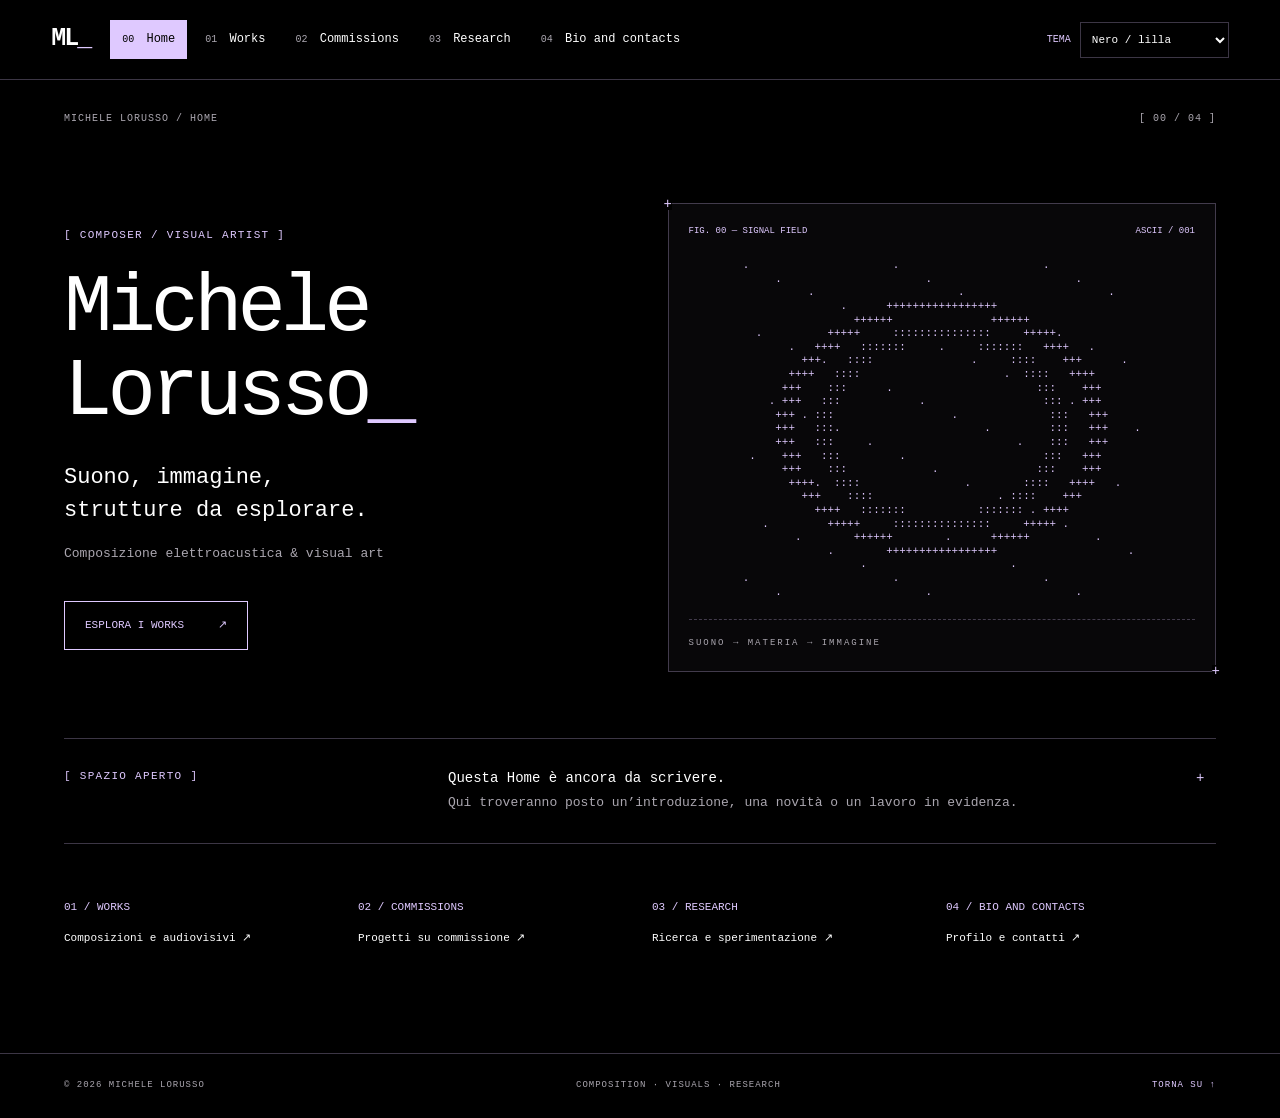
==== index.html @ 8cc6d097 "." ====
<!doctype html>
<html lang="it"><head><meta charset="utf-8"><meta name="viewport" content="width=device-width, initial-scale=1"><meta name="description" content="Michele Lorusso — composizione elettroacustica, visual e ricerca."><title>Home — Michele Lorusso</title><script src="theme.js"></script><link rel="stylesheet" href="style.css"><script src="script.js" defer></script></head>
<body><a class="skip-link" href="#main">Salta al contenuto</a><header class="topbar"><a class="brand" href="index.html" aria-label="Michele Lorusso, Home">ML<span>_</span></a><nav aria-label="Navigazione principale"><a href="index.html" aria-current="page"><span>00</span> Home</a><a href="works.html"><span>01</span> Works</a><a href="commissions.html"><span>02</span> Commissions</a><a href="research.html"><span>03</span> Research</a><a href="bio.html"><span>04</span> Bio and contacts</a></nav><label class="theme-picker" for="theme-select"><span>TEMA</span><select id="theme-select" aria-label="Tema del sito"><option value="dark">Nero / lilla</option><option value="light">Bianco / lilla</option><option value="nes">Super Mario / NES</option></select></label></header>
<main id="main"><div class="page-marker"><span>MICHELE LORUSSO / HOME</span><span>[ 00 / 04 ]</span></div><section class="hero"><div><p class="eyebrow">[ COMPOSER / VISUAL ARTIST ]</p><h1>Michele<br>Lorusso<span class="accent">_</span></h1><p class="intro">Suono, immagine,<br>strutture da esplorare.</p><p class="muted">Composizione elettroacustica &amp; visual art</p><a class="button" href="works.html">ESPLORA I WORKS <span>↗</span></a></div><figure class="signal"><div class="signal-label"><span>FIG. 00 — SIGNAL FIELD</span><span>ASCII / 001</span></div><pre aria-hidden="true">.                      .                      .&#32;&#32;&#32;&#32;&#32;&#32;&#32;&#32;&#32;&#32;&#32;&#32;&#32;&#32;
     .                      .                      .&#32;&#32;&#32;&#32;&#32;&#32;&#32;&#32;&#32;
          .                      .                      .&#32;&#32;&#32;&#32;
               .      +++++++++++++++++&#32;&#32;&#32;&#32;&#32;&#32;&#32;&#32;&#32;&#32;&#32;&#32;&#32;&#32;&#32;&#32;&#32;&#32;&#32;&#32;&#32;&#32;
                 ++++++               ++++++&#32;&#32;&#32;&#32;&#32;&#32;&#32;&#32;&#32;&#32;&#32;&#32;&#32;&#32;&#32;&#32;&#32;
  .          +++++     :::::::::::::::     +++++.&#32;&#32;&#32;&#32;&#32;&#32;&#32;&#32;&#32;&#32;&#32;&#32;
       .   ++++   :::::::     .     :::::::   ++++   .&#32;&#32;&#32;&#32;&#32;&#32;&#32;
         +++.   ::::               .     ::::    +++      .&#32;&#32;
       ++++   ::::                      .  ::::   ++++&#32;&#32;&#32;&#32;&#32;&#32;&#32;
      +++    :::      .                      :::    +++&#32;&#32;&#32;&#32;&#32;&#32;
    . +++   :::            .                  ::: . +++&#32;&#32;&#32;&#32;&#32;&#32;
     +++ . :::                  .              :::   +++&#32;&#32;&#32;&#32;&#32;
     +++   :::.                      .         :::   +++    .
     +++   :::     .                      .    :::   +++&#32;&#32;&#32;&#32;&#32;
 .    +++   :::         .                     :::   +++&#32;&#32;&#32;&#32;&#32;&#32;
      +++    :::             .               :::    +++&#32;&#32;&#32;&#32;&#32;&#32;
       ++++.  ::::                .        ::::   ++++   .&#32;&#32;&#32;
         +++    ::::                   . ::::    +++&#32;&#32;&#32;&#32;&#32;&#32;&#32;&#32;&#32;
           ++++   :::::::           ::::::: . ++++&#32;&#32;&#32;&#32;&#32;&#32;&#32;&#32;&#32;&#32;&#32;
   .         +++++     :::::::::::::::     +++++ .&#32;&#32;&#32;&#32;&#32;&#32;&#32;&#32;&#32;&#32;&#32;
        .        ++++++        .      ++++++          .&#32;&#32;&#32;&#32;&#32;&#32;
             .        +++++++++++++++++                    .&#32;
                  .                      .&#32;&#32;&#32;&#32;&#32;&#32;&#32;&#32;&#32;&#32;&#32;&#32;&#32;&#32;&#32;&#32;&#32;&#32;&#32;
.                      .                      .&#32;&#32;&#32;&#32;&#32;&#32;&#32;&#32;&#32;&#32;&#32;&#32;&#32;&#32;
     .                      .                      .         </pre><figcaption>SUONO → MATERIA → IMMAGINE</figcaption></figure></section><section class="home-note"><span class="eyebrow">[ SPAZIO APERTO ]</span><p>Questa Home è ancora da scrivere.<br><span class="muted">Qui troveranno posto un’introduzione, una novità o un lavoro in evidenza.</span></p><span class="accent">+</span></section><div class="directory"><a href="works.html"><span>01 / WORKS</span>Composizioni e audiovisivi ↗</a><a href="commissions.html"><span>02 / COMMISSIONS</span>Progetti su commissione ↗</a><a href="research.html"><span>03 / RESEARCH</span>Ricerca e sperimentazione ↗</a><a href="bio.html"><span>04 / BIO AND CONTACTS</span>Profilo e contatti ↗</a></div></main>
<footer><span>© 2026 MICHELE LORUSSO</span><span>COMPOSITION · VISUALS · RESEARCH</span><a href="#main">TORNA SU ↑</a></footer></body></html>
---- style.css ----
:root{color-scheme:dark;--bg:#000;--on-accent:#000;--text:#fff;--muted:#aaa6af;--lilac:#dfc9ff;--line:#dfc9ff45;--panel:#dfc9ff09}*{box-sizing:border-box}html{scroll-behavior:smooth;scroll-padding-top:110px}body{margin:0;background:var(--bg);color:var(--text);font:14px/1.7 'Courier New',monospace}a{color:inherit;text-decoration:none}button{font:inherit}a,button{transition:background .18s,color .18s,border-color .18s}a:hover{color:var(--lilac)}:focus-visible{outline:2px solid var(--lilac);outline-offset:5px}::selection{background:var(--lilac);color:var(--on-accent)}.topbar{position:sticky;top:0;z-index:10;min-height:80px;padding:0 4%;display:flex;align-items:center;gap:38px;background:var(--bg);border-bottom:1px solid var(--line)}.brand{font-size:25px;font-weight:bold;letter-spacing:-2px}.brand span,.accent{color:var(--lilac)}nav{display:flex;gap:6px;align-items:center}nav a{padding:9px 12px;font-size:12px;white-space:nowrap}nav a span{font-size:10px;color:var(--muted);margin-right:5px}nav a:hover,nav a[aria-current=page]{background:var(--lilac);color:var(--on-accent)}nav a:hover span,nav a[aria-current=page] span{color:var(--on-accent)}.header-note{font-size:10px;color:var(--muted);margin-left:auto;letter-spacing:1px}main{max-width:1320px;margin:auto;padding:30px 5% 90px;min-height:calc(100vh - 165px)}.page-marker{display:flex;justify-content:space-between;font-size:10px;color:var(--muted);letter-spacing:1px}.hero{display:grid;grid-template-columns:1fr 1fr;align-items:center;gap:55px;padding:76px 0 66px}.eyebrow{color:var(--lilac);font-size:11px;letter-spacing:1.3px;margin:0 0 22px}h1{font-size:clamp(44px,6.3vw,88px);line-height:1.05;letter-spacing:-5px;margin:0 0 25px;font-weight:400}h2{font-size:21px;line-height:1.3;font-weight:400;margin:0 0 12px}h3{font-size:16px;font-weight:400}p{margin:0 0 16px}.intro{font-size:clamp(17px,2vw,22px);line-height:1.5}.muted{color:var(--muted);font-size:13px}.button{display:inline-flex;gap:34px;align-items:center;border:1px solid var(--lilac);padding:14px 20px;font-size:11px;color:var(--lilac);margin-top:20px}.button:hover{background:var(--lilac);color:var(--on-accent)}.signal{margin:0;border:1px solid var(--line);background:var(--panel);padding:20px;position:relative}.signal:before,.signal:after{content:'+';position:absolute;color:var(--lilac);background:var(--bg);line-height:12px}.signal:before{left:-5px;top:-6px}.signal:after{bottom:-6px;right:-5px}.signal-label{display:flex;justify-content:space-between;gap:10px;font-size:9px;color:var(--lilac)}.signal pre{font:clamp(6px,.85vw,12px)/1.25 monospace;text-align:center;color:var(--lilac);padding:20px 0;margin:0;overflow:hidden}.signal figcaption{font-size:9px;letter-spacing:2px;color:var(--muted);border-top:1px dashed var(--line);padding-top:16px}.home-note{border-top:1px solid var(--line);border-bottom:1px solid var(--line);padding:28px 0;display:grid;grid-template-columns:1fr 2fr 20px;gap:20px;align-items:start}.home-note p,.home-note .eyebrow{margin:0}.directory{display:grid;grid-template-columns:repeat(4,1fr);margin-top:38px;gap:24px}.directory a{font-size:11px;padding:16px 0}.directory span{display:block;color:var(--lilac);margin-bottom:12px}.page-heading{padding:65px 0 38px}.page-heading h1{font-size:clamp(38px,5.5vw,70px);letter-spacing:-3px}.page-heading .intro{color:var(--muted);font-size:17px;max-width:650px}.filters{display:flex;gap:10px;margin:0 0 30px;flex-wrap:wrap}.filters button{cursor:pointer;color:var(--text);background:var(--bg);border:1px solid var(--line);padding:10px 18px;font-size:12px}.filters span{margin-left:12px;opacity:.6}.filters button:hover,.filters button[aria-pressed=true]{color:var(--on-accent);background:var(--lilac);border-color:var(--lilac)}.work-grid{display:grid;grid-template-columns:1fr 1fr;gap:28px}.work-card{border:1px solid var(--line);min-width:0}.work-card:hover{border-color:var(--lilac)}.media-placeholder{min-height:245px;background:var(--panel);display:flex;align-items:center;justify-content:center;flex-direction:column;gap:18px;border-bottom:1px solid var(--line);padding:24px;color:var(--lilac);text-align:center;font-size:11px}.media-art{font-size:clamp(15px,2.2vw,29px);letter-spacing:2px}.media-placeholder small{color:var(--muted);max-width:280px}.card-content{padding:26px}.card-content .eyebrow{margin-bottom:14px}.card-content p{font-size:12px}.card-content p:last-child{margin-bottom:0}.media-placeholder.has-embed{padding:0;min-height:0}.media-placeholder iframe{width:100%;border:0;display:block;aspect-ratio:16/9}.media-placeholder iframe.soundcloud{height:245px;aspect-ratio:auto}.commission{display:grid;grid-template-columns:60px 1fr 1fr;gap:28px;padding:38px 0;border-top:1px solid var(--line)}.index{color:var(--lilac)}.commission p{font-size:13px;color:var(--muted)}.commission-example{background:var(--panel);padding:22px;border:1px dashed var(--line)}.commission-example p{margin-bottom:0}.commission-example .eyebrow{font-size:10px;margin-bottom:10px}.research-row{display:grid;grid-template-columns:170px 1fr 160px;gap:25px;align-items:center;border-top:1px solid var(--line);padding:30px 0}.research-row p{margin-bottom:0}.status{font-size:10px;color:var(--lilac);letter-spacing:1px}.section-note{border:1px dashed var(--line);padding:22px;color:var(--muted);font-size:12px;margin-top:30px}.bio-grid{display:grid;grid-template-columns:1fr 1fr;gap:70px}.bio-copy{padding-top:25px}.bio-copy p{max-width:510px}.contact-box{border:1px solid var(--line);padding:32px;background:var(--panel)}.contact-box>p{font-size:13px}.contact-box dl{margin-bottom:0}.contact-box dl div{display:flex;justify-content:space-between;gap:20px;border-top:1px solid var(--line);padding:16px 0;font-size:12px}.contact-box dd{margin:0;color:var(--muted)}footer{border-top:1px solid var(--line);padding:24px 5%;display:flex;justify-content:space-between;gap:20px;font-size:9px;letter-spacing:1px;color:var(--muted)}footer a{color:var(--lilac)}.skip-link{position:fixed;top:-100px;left:15px;z-index:20;background:var(--lilac);color:var(--on-accent);padding:12px}.skip-link:focus{top:12px}[hidden]{display:none!important}@media(min-width:1500px){.signal pre{font-size:12px}}@media(max-width:1100px){.header-note{display:none}.topbar{gap:24px;justify-content:space-between}.directory{grid-template-columns:1fr 1fr}.hero{gap:25px}.research-row{grid-template-columns:130px 1fr}.research-row .status{grid-column:2}}@media(max-width:700px){html{scroll-padding-top:140px}.topbar{padding:12px 5%;display:block}.brand{display:inline-block;font-size:20px;margin-bottom:8px}nav{flex-wrap:wrap;gap:4px}nav a{font-size:10px;padding:5px 7px}nav a span{display:none}main{padding-top:24px;padding-bottom:55px}.page-marker{font-size:8px}.hero{grid-template-columns:1fr;padding:45px 0;gap:36px}h1{letter-spacing:-3px}.signal pre{font-size:clamp(6px,1.7vw,11px)}.home-note{grid-template-columns:1fr 20px}.home-note p{grid-row:2}.home-note>.accent{grid-column:2;grid-row:1}.directory{gap:12px}.directory a{font-size:10px}.page-heading{padding-top:45px}.work-grid,.bio-grid{grid-template-columns:1fr}.bio-grid{gap:28px}.commission{grid-template-columns:30px 1fr;gap:15px}.commission-example{grid-column:2}.research-row{grid-template-columns:1fr;gap:14px}.research-row .status{grid-column:1}.contact-box{padding:22px}footer{flex-wrap:wrap}footer span:nth-child(2){display:none}}@media(prefers-reduced-motion:reduce){html{scroll-behavior:auto}*{transition:none!important}}

/* Temi: il nero/lilla resta il valore predefinito, anche senza JavaScript. */
:root[data-theme="light"] {
  color-scheme: light;
  --bg: #fff;
  --text: #000;
  --muted: #625b69;
  --lilac: #8250af;
  --on-accent: #fff;
  --line: #8250af66;
  --panel: #8250af08;
}
.theme-picker { display:flex; align-items:center; gap:9px; margin-left:auto; color:var(--lilac); font-size:10px; white-space:nowrap; }
.theme-picker select { max-width:180px; min-height:36px; border:1px solid var(--line); border-radius:0; padding:7px; background:var(--bg); color:var(--text); font:11px 'Courier New',monospace; cursor:pointer; }
.theme-picker select:hover { border-color:var(--lilac); }
.theme-picker option { background:var(--bg); color:var(--text); }
.topbar { gap:20px; }

/* Cielo blu, monete dorate, mattoni e tubi: omaggio alla grafica NES. */
:root[data-theme="nes"] {
  color-scheme: dark;
  --bg: #294bb4;
  --text: #fff8e7;
  --muted: #e1eaff;
  --lilac: #ffdb70;
  --on-accent: #27170c;
  --line: #ffdb70;
  --panel: #173881;
}
[data-theme="nes"] body { background:linear-gradient(#5c94fc 0 310px, #294bb4 310px); }
[data-theme="nes"] .topbar { background:#172759; border-bottom:4px solid #ffdb70; box-shadow:0 4px 0 #10182d; }
[data-theme="nes"] h1 { font-weight:bold; text-shadow:4px 4px 0 #172759; }
[data-theme="nes"] h2 { font-weight:bold; }
[data-theme="nes"] .page-marker { color:#172759; font-weight:bold; }
[data-theme="nes"] .page-heading .eyebrow,
[data-theme="nes"] .hero>.eyebrow { color:#fff8e7; }
[data-theme="nes"] .page-heading .intro { color:#fff8e7; text-shadow:1px 1px #172759; }
[data-theme="nes"] .signal,
[data-theme="nes"] .work-card,
[data-theme="nes"] .contact-box,
[data-theme="nes"] .commission-example { border:4px solid #ffdb70; box-shadow:5px 5px 0 #172759; background:#173881; }
[data-theme="nes"] .signal:before,
[data-theme="nes"] .signal:after { content:'■'; background:transparent; }
[data-theme="nes"] .button { background:#16752b; color:#fff8e7; border:3px solid #a6e66c; box-shadow:4px 4px 0 #172759; font-weight:bold; }
[data-theme="nes"] .button:hover { background:#ffdb70; color:#27170c; border-color:#fff8e7; }
[data-theme="nes"] .filters button,
[data-theme="nes"] .theme-picker select { border-width:2px; box-shadow:3px 3px 0 #172759; }
[data-theme="nes"] nav a:hover,
[data-theme="nes"] nav a[aria-current="page"] { box-shadow:3px 3px 0 #a34c14; }
[data-theme="nes"] .home-note { background:#173881; padding:28px 20px; border-width:3px; }
[data-theme="nes"] footer { border-top:4px solid #ffdb70; color:#fff8e7; background-color:#87360e; background-image:linear-gradient(335deg,#602709 5px,transparent 5px),linear-gradient(155deg,#602709 5px,transparent 5px),linear-gradient(335deg,#602709 5px,transparent 5px),linear-gradient(155deg,#602709 5px,transparent 5px); background-size:40px 40px; background-position:0 2px,4px 25px,20px 22px,24px 5px; }
[data-theme="nes"] footer span,
[data-theme="nes"] footer a { background:#602709; padding:3px 6px; }
@media (max-width:1100px) and (min-width:701px) {
  .topbar { flex-wrap:wrap; gap:8px 16px; padding-top:12px; padding-bottom:12px; }
  .topbar nav { order:3; flex-basis:100%; }
}
@media (max-width:700px) {
  .topbar { display:flex; flex-wrap:wrap; gap:8px; }
  .brand { margin:0; }
  .topbar nav { order:3; flex-basis:100%; }
  .theme-picker { gap:6px; }
  .theme-picker select { max-width:170px; }
}
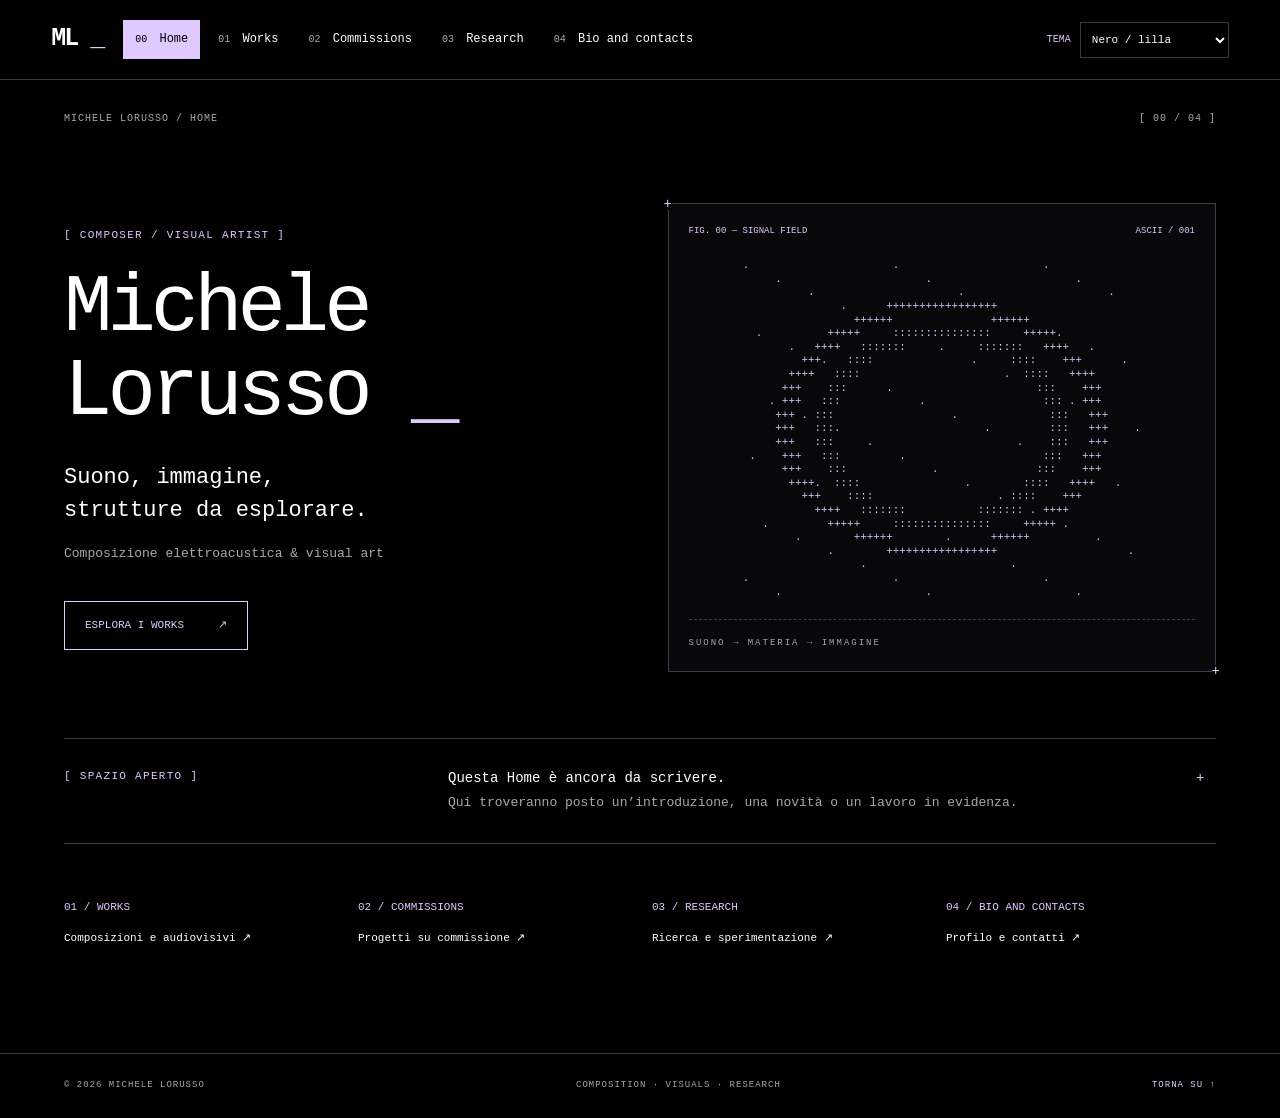
==== commit 92510d5e: "." ====
--- a/index.html
+++ b/index.html
@@ -1,7 +1,94 @@
 <!doctype html>
-<html lang="it"><head><meta charset="utf-8"><meta name="viewport" content="width=device-width, initial-scale=1"><meta name="description" content="Michele Lorusso — composizione elettroacustica, visual e ricerca."><title>Home — Michele Lorusso</title><script src="theme.js"></script><link rel="stylesheet" href="style.css"><script src="script.js" defer></script></head>
-<body><a class="skip-link" href="#main">Salta al contenuto</a><header class="topbar"><a class="brand" href="index.html" aria-label="Michele Lorusso, Home">ML<span>_</span></a><nav aria-label="Navigazione principale"><a href="index.html" aria-current="page"><span>00</span> Home</a><a href="works.html"><span>01</span> Works</a><a href="commissions.html"><span>02</span> Commissions</a><a href="research.html"><span>03</span> Research</a><a href="bio.html"><span>04</span> Bio and contacts</a></nav><label class="theme-picker" for="theme-select"><span>TEMA</span><select id="theme-select" aria-label="Tema del sito"><option value="dark">Nero / lilla</option><option value="light">Bianco / lilla</option><option value="nes">Super Mario / NES</option></select></label></header>
-<main id="main"><div class="page-marker"><span>MICHELE LORUSSO / HOME</span><span>[ 00 / 04 ]</span></div><section class="hero"><div><p class="eyebrow">[ COMPOSER / VISUAL ARTIST ]</p><h1>Michele<br>Lorusso<span class="accent">_</span></h1><p class="intro">Suono, immagine,<br>strutture da esplorare.</p><p class="muted">Composizione elettroacustica &amp; visual art</p><a class="button" href="works.html">ESPLORA I WORKS <span>↗</span></a></div><figure class="signal"><div class="signal-label"><span>FIG. 00 — SIGNAL FIELD</span><span>ASCII / 001</span></div><pre aria-hidden="true">.                      .                      .&#32;&#32;&#32;&#32;&#32;&#32;&#32;&#32;&#32;&#32;&#32;&#32;&#32;&#32;
+<html lang="it">
+  <head>
+    <meta charset="utf-8" />
+    <meta name="viewport" content="width=device-width, initial-scale=1" />
+    <meta
+      name="description"
+      content="Michele Lorusso — composizione elettroacustica, visual e ricerca."
+    />
+    <title>Home — Michele Lorusso</title>
+    <script src="theme.js"></script>
+    <link rel="stylesheet" href="style.css" />
+    <script src="script.js" defer></script>
+  </head>
+  <body>
+    <a class="skip-link" href="#main">Salta al contenuto</a>
+    <!-- BARRA SUPERIORE — navigazione e selettore del tema (comune a tutte le pagine) -->
+    <header class="topbar">
+      <a class="brand" href="index.html" aria-label="Michele Lorusso, Home">
+        ML
+        <span>_</span>
+      </a>
+      <!-- Navigazione: aggiornare gli stessi link in tutte le pagine. -->
+      <nav aria-label="Navigazione principale">
+        <a href="index.html" aria-current="page">
+          <span>00</span>
+          Home
+        </a>
+        <a href="works.html">
+          <span>01</span>
+          Works
+        </a>
+        <a href="commissions.html">
+          <span>02</span>
+          Commissions
+        </a>
+        <a href="research.html">
+          <span>03</span>
+          Research
+        </a>
+        <a href="bio.html">
+          <span>04</span>
+          Bio and contacts
+        </a>
+      </nav>
+      <!-- Selettore tema: i valori corrispondono a theme.js e script.js. -->
+      <label class="theme-picker" for="theme-select">
+        <span>TEMA</span>
+        <select id="theme-select" aria-label="Tema del sito">
+          <option value="dark">Nero / lilla</option>
+          <option value="light">Bianco / lilla</option>
+          <option value="nes">Super Mario / NES</option>
+        </select>
+      </label>
+    </header>
+
+    <!-- CONTENUTO DELLA PAGINA — modifica qui testi e progetti -->
+    <main id="main">
+      <div class="page-marker">
+        <span>MICHELE LORUSSO / HOME</span>
+        <span>[ 00 / 04 ]</span>
+      </div>
+      <!-- HOME — introduzione e grafica ASCII -->
+      <section class="hero">
+        <div>
+          <p class="eyebrow">[ COMPOSER / VISUAL ARTIST ]</p>
+          <h1>
+            Michele
+            <br />
+            Lorusso
+            <span class="accent">_</span>
+          </h1>
+          <p class="intro">
+            Suono, immagine,
+            <br />
+            strutture da esplorare.
+          </p>
+          <p class="muted">Composizione elettroacustica &amp; visual art</p>
+          <a class="button" href="works.html">
+            ESPLORA I WORKS
+            <span>↗</span>
+          </a>
+        </div>
+        <!-- Grafica ASCII: conservare gli spazi e gli a capo dentro pre. -->
+        <figure class="signal">
+          <div class="signal-label">
+            <span>FIG. 00 — SIGNAL FIELD</span>
+            <span>ASCII / 001</span>
+          </div>
+          <!-- prettier-ignore -->
+          <pre aria-hidden="true">.                      .                      .&#32;&#32;&#32;&#32;&#32;&#32;&#32;&#32;&#32;&#32;&#32;&#32;&#32;&#32;
      .                      .                      .&#32;&#32;&#32;&#32;&#32;&#32;&#32;&#32;&#32;
           .                      .                      .&#32;&#32;&#32;&#32;
                .      +++++++++++++++++&#32;&#32;&#32;&#32;&#32;&#32;&#32;&#32;&#32;&#32;&#32;&#32;&#32;&#32;&#32;&#32;&#32;&#32;&#32;&#32;&#32;&#32;
@@ -25,5 +112,48 @@
              .        +++++++++++++++++                    .&#32;
                   .                      .&#32;&#32;&#32;&#32;&#32;&#32;&#32;&#32;&#32;&#32;&#32;&#32;&#32;&#32;&#32;&#32;&#32;&#32;&#32;
 .                      .                      .&#32;&#32;&#32;&#32;&#32;&#32;&#32;&#32;&#32;&#32;&#32;&#32;&#32;&#32;
-     .                      .                      .         </pre><figcaption>SUONO → MATERIA → IMMAGINE</figcaption></figure></section><section class="home-note"><span class="eyebrow">[ SPAZIO APERTO ]</span><p>Questa Home è ancora da scrivere.<br><span class="muted">Qui troveranno posto un’introduzione, una novità o un lavoro in evidenza.</span></p><span class="accent">+</span></section><div class="directory"><a href="works.html"><span>01 / WORKS</span>Composizioni e audiovisivi ↗</a><a href="commissions.html"><span>02 / COMMISSIONS</span>Progetti su commissione ↗</a><a href="research.html"><span>03 / RESEARCH</span>Ricerca e sperimentazione ↗</a><a href="bio.html"><span>04 / BIO AND CONTACTS</span>Profilo e contatti ↗</a></div></main>
-<footer><span>© 2026 MICHELE LORUSSO</span><span>COMPOSITION · VISUALS · RESEARCH</span><a href="#main">TORNA SU ↑</a></footer></body></html>
+     .                      .                      .         </pre>
+          <figcaption>SUONO → MATERIA → IMMAGINE</figcaption>
+        </figure>
+      </section>
+      <!-- Spazio per il futuro contenuto della Home -->
+      <section class="home-note">
+        <span class="eyebrow">[ SPAZIO APERTO ]</span>
+        <p>
+          Questa Home è ancora da scrivere.
+          <br />
+          <span class="muted">
+            Qui troveranno posto un’introduzione, una novità o un lavoro in evidenza.
+          </span>
+        </p>
+        <span class="accent">+</span>
+      </section>
+      <!-- Collegamenti alle sezioni del sito -->
+      <div class="directory">
+        <a href="works.html">
+          <span>01 / WORKS</span>
+          Composizioni e audiovisivi ↗
+        </a>
+        <a href="commissions.html">
+          <span>02 / COMMISSIONS</span>
+          Progetti su commissione ↗
+        </a>
+        <a href="research.html">
+          <span>03 / RESEARCH</span>
+          Ricerca e sperimentazione ↗
+        </a>
+        <a href="bio.html">
+          <span>04 / BIO AND CONTACTS</span>
+          Profilo e contatti ↗
+        </a>
+      </div>
+    </main>
+
+    <!-- PIÈ DI PAGINA -->
+    <footer>
+      <span>© 2026 MICHELE LORUSSO</span>
+      <span>COMPOSITION · VISUALS · RESEARCH</span>
+      <a href="#main">TORNA SU ↑</a>
+    </footer>
+  </body>
+</html>
--- a/style.css
+++ b/style.css
@@ -1,7 +1,643 @@
-:root{color-scheme:dark;--bg:#000;--on-accent:#000;--text:#fff;--muted:#aaa6af;--lilac:#dfc9ff;--line:#dfc9ff45;--panel:#dfc9ff09}*{box-sizing:border-box}html{scroll-behavior:smooth;scroll-padding-top:110px}body{margin:0;background:var(--bg);color:var(--text);font:14px/1.7 'Courier New',monospace}a{color:inherit;text-decoration:none}button{font:inherit}a,button{transition:background .18s,color .18s,border-color .18s}a:hover{color:var(--lilac)}:focus-visible{outline:2px solid var(--lilac);outline-offset:5px}::selection{background:var(--lilac);color:var(--on-accent)}.topbar{position:sticky;top:0;z-index:10;min-height:80px;padding:0 4%;display:flex;align-items:center;gap:38px;background:var(--bg);border-bottom:1px solid var(--line)}.brand{font-size:25px;font-weight:bold;letter-spacing:-2px}.brand span,.accent{color:var(--lilac)}nav{display:flex;gap:6px;align-items:center}nav a{padding:9px 12px;font-size:12px;white-space:nowrap}nav a span{font-size:10px;color:var(--muted);margin-right:5px}nav a:hover,nav a[aria-current=page]{background:var(--lilac);color:var(--on-accent)}nav a:hover span,nav a[aria-current=page] span{color:var(--on-accent)}.header-note{font-size:10px;color:var(--muted);margin-left:auto;letter-spacing:1px}main{max-width:1320px;margin:auto;padding:30px 5% 90px;min-height:calc(100vh - 165px)}.page-marker{display:flex;justify-content:space-between;font-size:10px;color:var(--muted);letter-spacing:1px}.hero{display:grid;grid-template-columns:1fr 1fr;align-items:center;gap:55px;padding:76px 0 66px}.eyebrow{color:var(--lilac);font-size:11px;letter-spacing:1.3px;margin:0 0 22px}h1{font-size:clamp(44px,6.3vw,88px);line-height:1.05;letter-spacing:-5px;margin:0 0 25px;font-weight:400}h2{font-size:21px;line-height:1.3;font-weight:400;margin:0 0 12px}h3{font-size:16px;font-weight:400}p{margin:0 0 16px}.intro{font-size:clamp(17px,2vw,22px);line-height:1.5}.muted{color:var(--muted);font-size:13px}.button{display:inline-flex;gap:34px;align-items:center;border:1px solid var(--lilac);padding:14px 20px;font-size:11px;color:var(--lilac);margin-top:20px}.button:hover{background:var(--lilac);color:var(--on-accent)}.signal{margin:0;border:1px solid var(--line);background:var(--panel);padding:20px;position:relative}.signal:before,.signal:after{content:'+';position:absolute;color:var(--lilac);background:var(--bg);line-height:12px}.signal:before{left:-5px;top:-6px}.signal:after{bottom:-6px;right:-5px}.signal-label{display:flex;justify-content:space-between;gap:10px;font-size:9px;color:var(--lilac)}.signal pre{font:clamp(6px,.85vw,12px)/1.25 monospace;text-align:center;color:var(--lilac);padding:20px 0;margin:0;overflow:hidden}.signal figcaption{font-size:9px;letter-spacing:2px;color:var(--muted);border-top:1px dashed var(--line);padding-top:16px}.home-note{border-top:1px solid var(--line);border-bottom:1px solid var(--line);padding:28px 0;display:grid;grid-template-columns:1fr 2fr 20px;gap:20px;align-items:start}.home-note p,.home-note .eyebrow{margin:0}.directory{display:grid;grid-template-columns:repeat(4,1fr);margin-top:38px;gap:24px}.directory a{font-size:11px;padding:16px 0}.directory span{display:block;color:var(--lilac);margin-bottom:12px}.page-heading{padding:65px 0 38px}.page-heading h1{font-size:clamp(38px,5.5vw,70px);letter-spacing:-3px}.page-heading .intro{color:var(--muted);font-size:17px;max-width:650px}.filters{display:flex;gap:10px;margin:0 0 30px;flex-wrap:wrap}.filters button{cursor:pointer;color:var(--text);background:var(--bg);border:1px solid var(--line);padding:10px 18px;font-size:12px}.filters span{margin-left:12px;opacity:.6}.filters button:hover,.filters button[aria-pressed=true]{color:var(--on-accent);background:var(--lilac);border-color:var(--lilac)}.work-grid{display:grid;grid-template-columns:1fr 1fr;gap:28px}.work-card{border:1px solid var(--line);min-width:0}.work-card:hover{border-color:var(--lilac)}.media-placeholder{min-height:245px;background:var(--panel);display:flex;align-items:center;justify-content:center;flex-direction:column;gap:18px;border-bottom:1px solid var(--line);padding:24px;color:var(--lilac);text-align:center;font-size:11px}.media-art{font-size:clamp(15px,2.2vw,29px);letter-spacing:2px}.media-placeholder small{color:var(--muted);max-width:280px}.card-content{padding:26px}.card-content .eyebrow{margin-bottom:14px}.card-content p{font-size:12px}.card-content p:last-child{margin-bottom:0}.media-placeholder.has-embed{padding:0;min-height:0}.media-placeholder iframe{width:100%;border:0;display:block;aspect-ratio:16/9}.media-placeholder iframe.soundcloud{height:245px;aspect-ratio:auto}.commission{display:grid;grid-template-columns:60px 1fr 1fr;gap:28px;padding:38px 0;border-top:1px solid var(--line)}.index{color:var(--lilac)}.commission p{font-size:13px;color:var(--muted)}.commission-example{background:var(--panel);padding:22px;border:1px dashed var(--line)}.commission-example p{margin-bottom:0}.commission-example .eyebrow{font-size:10px;margin-bottom:10px}.research-row{display:grid;grid-template-columns:170px 1fr 160px;gap:25px;align-items:center;border-top:1px solid var(--line);padding:30px 0}.research-row p{margin-bottom:0}.status{font-size:10px;color:var(--lilac);letter-spacing:1px}.section-note{border:1px dashed var(--line);padding:22px;color:var(--muted);font-size:12px;margin-top:30px}.bio-grid{display:grid;grid-template-columns:1fr 1fr;gap:70px}.bio-copy{padding-top:25px}.bio-copy p{max-width:510px}.contact-box{border:1px solid var(--line);padding:32px;background:var(--panel)}.contact-box>p{font-size:13px}.contact-box dl{margin-bottom:0}.contact-box dl div{display:flex;justify-content:space-between;gap:20px;border-top:1px solid var(--line);padding:16px 0;font-size:12px}.contact-box dd{margin:0;color:var(--muted)}footer{border-top:1px solid var(--line);padding:24px 5%;display:flex;justify-content:space-between;gap:20px;font-size:9px;letter-spacing:1px;color:var(--muted)}footer a{color:var(--lilac)}.skip-link{position:fixed;top:-100px;left:15px;z-index:20;background:var(--lilac);color:var(--on-accent);padding:12px}.skip-link:focus{top:12px}[hidden]{display:none!important}@media(min-width:1500px){.signal pre{font-size:12px}}@media(max-width:1100px){.header-note{display:none}.topbar{gap:24px;justify-content:space-between}.directory{grid-template-columns:1fr 1fr}.hero{gap:25px}.research-row{grid-template-columns:130px 1fr}.research-row .status{grid-column:2}}@media(max-width:700px){html{scroll-padding-top:140px}.topbar{padding:12px 5%;display:block}.brand{display:inline-block;font-size:20px;margin-bottom:8px}nav{flex-wrap:wrap;gap:4px}nav a{font-size:10px;padding:5px 7px}nav a span{display:none}main{padding-top:24px;padding-bottom:55px}.page-marker{font-size:8px}.hero{grid-template-columns:1fr;padding:45px 0;gap:36px}h1{letter-spacing:-3px}.signal pre{font-size:clamp(6px,1.7vw,11px)}.home-note{grid-template-columns:1fr 20px}.home-note p{grid-row:2}.home-note>.accent{grid-column:2;grid-row:1}.directory{gap:12px}.directory a{font-size:10px}.page-heading{padding-top:45px}.work-grid,.bio-grid{grid-template-columns:1fr}.bio-grid{gap:28px}.commission{grid-template-columns:30px 1fr;gap:15px}.commission-example{grid-column:2}.research-row{grid-template-columns:1fr;gap:14px}.research-row .status{grid-column:1}.contact-box{padding:22px}footer{flex-wrap:wrap}footer span:nth-child(2){display:none}}@media(prefers-reduced-motion:reduce){html{scroll-behavior:auto}*{transition:none!important}}
-
+/* ==========================================================================
+   01. COLORI PREDEFINITI — nero / lilla
+   ========================================================================== */
+:root {
+  color-scheme: dark;
+  --bg: #000;
+  --on-accent: #000;
+  --text: #fff;
+  --muted: #aaa6af;
+  --lilac: #dfc9ff;
+  --line: #dfc9ff45;
+  --panel: #dfc9ff09;
+}
+
+/* ==========================================================================
+   02. REGOLE GENERALI
+   ========================================================================== */
+* {
+  box-sizing: border-box;
+}
+html {
+  scroll-behavior: smooth;
+  scroll-padding-top: 110px;
+}
+body {
+  margin: 0;
+  background: var(--bg);
+  color: var(--text);
+  font:
+    14px/1.7 'Courier New',
+    monospace;
+}
+a {
+  color: inherit;
+  text-decoration: none;
+}
+button {
+  font: inherit;
+}
+a,
+button {
+  transition:
+    background 0.18s,
+    color 0.18s,
+    border-color 0.18s;
+}
+a:hover {
+  color: var(--lilac);
+}
+:focus-visible {
+  outline: 2px solid var(--lilac);
+  outline-offset: 5px;
+}
+::selection {
+  background: var(--lilac);
+  color: var(--on-accent);
+}
+
+/* ==========================================================================
+   03. BARRA SUPERIORE E NAVIGAZIONE
+   ========================================================================== */
+.topbar {
+  position: sticky;
+  top: 0;
+  z-index: 10;
+  min-height: 80px;
+  padding: 0 4%;
+  display: flex;
+  align-items: center;
+  gap: 38px;
+  background: var(--bg);
+  border-bottom: 1px solid var(--line);
+}
+.brand {
+  font-size: 25px;
+  font-weight: bold;
+  letter-spacing: -2px;
+}
+.brand span,
+.accent {
+  color: var(--lilac);
+}
+nav {
+  display: flex;
+  gap: 6px;
+  align-items: center;
+}
+nav a {
+  padding: 9px 12px;
+  font-size: 12px;
+  white-space: nowrap;
+}
+nav a span {
+  font-size: 10px;
+  color: var(--muted);
+  margin-right: 5px;
+}
+nav a:hover,
+nav a[aria-current='page'] {
+  background: var(--lilac);
+  color: var(--on-accent);
+}
+nav a:hover span,
+nav a[aria-current='page'] span {
+  color: var(--on-accent);
+}
+.header-note {
+  font-size: 10px;
+  color: var(--muted);
+  margin-left: auto;
+  letter-spacing: 1px;
+}
+
+/* ==========================================================================
+   04. STRUTTURA DELLA PAGINA
+   ========================================================================== */
+main {
+  max-width: 1320px;
+  margin: auto;
+  padding: 30px 5% 90px;
+  min-height: calc(100vh - 165px);
+}
+.page-marker {
+  display: flex;
+  justify-content: space-between;
+  font-size: 10px;
+  color: var(--muted);
+  letter-spacing: 1px;
+}
+
+/* ==========================================================================
+   05. HOME E TIPOGRAFIA
+   ========================================================================== */
+.hero {
+  display: grid;
+  grid-template-columns: 1fr 1fr;
+  align-items: center;
+  gap: 55px;
+  padding: 76px 0 66px;
+}
+.eyebrow {
+  color: var(--lilac);
+  font-size: 11px;
+  letter-spacing: 1.3px;
+  margin: 0 0 22px;
+}
+h1 {
+  font-size: clamp(44px, 6.3vw, 88px);
+  line-height: 1.05;
+  letter-spacing: -5px;
+  margin: 0 0 25px;
+  font-weight: 400;
+}
+h2 {
+  font-size: 21px;
+  line-height: 1.3;
+  font-weight: 400;
+  margin: 0 0 12px;
+}
+h3 {
+  font-size: 16px;
+  font-weight: 400;
+}
+p {
+  margin: 0 0 16px;
+}
+.intro {
+  font-size: clamp(17px, 2vw, 22px);
+  line-height: 1.5;
+}
+.muted {
+  color: var(--muted);
+  font-size: 13px;
+}
+
+/* ==========================================================================
+   06. PULSANTI E GRAFICA ASCII
+   ========================================================================== */
+.button {
+  display: inline-flex;
+  gap: 34px;
+  align-items: center;
+  border: 1px solid var(--lilac);
+  padding: 14px 20px;
+  font-size: 11px;
+  color: var(--lilac);
+  margin-top: 20px;
+}
+.button:hover {
+  background: var(--lilac);
+  color: var(--on-accent);
+}
+.signal {
+  margin: 0;
+  border: 1px solid var(--line);
+  background: var(--panel);
+  padding: 20px;
+  position: relative;
+}
+.signal:before,
+.signal:after {
+  content: '+';
+  position: absolute;
+  color: var(--lilac);
+  background: var(--bg);
+  line-height: 12px;
+}
+.signal:before {
+  left: -5px;
+  top: -6px;
+}
+.signal:after {
+  bottom: -6px;
+  right: -5px;
+}
+.signal-label {
+  display: flex;
+  justify-content: space-between;
+  gap: 10px;
+  font-size: 9px;
+  color: var(--lilac);
+}
+.signal pre {
+  font: clamp(6px, 0.85vw, 12px) / 1.25 monospace;
+  text-align: center;
+  color: var(--lilac);
+  padding: 20px 0;
+  margin: 0;
+  overflow: hidden;
+}
+.signal figcaption {
+  font-size: 9px;
+  letter-spacing: 2px;
+  color: var(--muted);
+  border-top: 1px dashed var(--line);
+  padding-top: 16px;
+}
+
+/* ==========================================================================
+   07. HOME — NOTA E COLLEGAMENTI
+   ========================================================================== */
+.home-note {
+  border-top: 1px solid var(--line);
+  border-bottom: 1px solid var(--line);
+  padding: 28px 0;
+  display: grid;
+  grid-template-columns: 1fr 2fr 20px;
+  gap: 20px;
+  align-items: start;
+}
+.home-note p,
+.home-note .eyebrow {
+  margin: 0;
+}
+.directory {
+  display: grid;
+  grid-template-columns: repeat(4, 1fr);
+  margin-top: 38px;
+  gap: 24px;
+}
+.directory a {
+  font-size: 11px;
+  padding: 16px 0;
+}
+.directory span {
+  display: block;
+  color: var(--lilac);
+  margin-bottom: 12px;
+}
+
+/* ==========================================================================
+   08. TITOLI DELLE PAGINE INTERNE
+   ========================================================================== */
+.page-heading {
+  padding: 65px 0 38px;
+}
+.page-heading h1 {
+  font-size: clamp(38px, 5.5vw, 70px);
+  letter-spacing: -3px;
+}
+.page-heading .intro {
+  color: var(--muted);
+  font-size: 17px;
+  max-width: 650px;
+}
+
+/* ==========================================================================
+   09. WORKS — FILTRI, SCHEDE E PLAYER
+   ========================================================================== */
+.filters {
+  display: flex;
+  gap: 10px;
+  margin: 0 0 30px;
+  flex-wrap: wrap;
+}
+.filters button {
+  cursor: pointer;
+  color: var(--text);
+  background: var(--bg);
+  border: 1px solid var(--line);
+  padding: 10px 18px;
+  font-size: 12px;
+}
+.filters span {
+  margin-left: 12px;
+  opacity: 0.6;
+}
+.filters button:hover,
+.filters button[aria-pressed='true'] {
+  color: var(--on-accent);
+  background: var(--lilac);
+  border-color: var(--lilac);
+}
+.work-grid {
+  display: grid;
+  grid-template-columns: 1fr 1fr;
+  gap: 28px;
+}
+.work-card {
+  border: 1px solid var(--line);
+  min-width: 0;
+}
+.work-card:hover {
+  border-color: var(--lilac);
+}
+.media-placeholder {
+  min-height: 245px;
+  background: var(--panel);
+  display: flex;
+  align-items: center;
+  justify-content: center;
+  flex-direction: column;
+  gap: 18px;
+  border-bottom: 1px solid var(--line);
+  padding: 24px;
+  color: var(--lilac);
+  text-align: center;
+  font-size: 11px;
+}
+.media-art {
+  font-size: clamp(15px, 2.2vw, 29px);
+  letter-spacing: 2px;
+}
+.media-placeholder small {
+  color: var(--muted);
+  max-width: 280px;
+}
+.card-content {
+  padding: 26px;
+}
+.card-content .eyebrow {
+  margin-bottom: 14px;
+}
+.card-content p {
+  font-size: 12px;
+}
+.card-content p:last-child {
+  margin-bottom: 0;
+}
+.media-placeholder.has-embed {
+  padding: 0;
+  min-height: 0;
+}
+.media-placeholder iframe {
+  width: 100%;
+  border: 0;
+  display: block;
+  aspect-ratio: 16/9;
+}
+.media-placeholder iframe.soundcloud {
+  height: 245px;
+  aspect-ratio: auto;
+}
+
+/* ==========================================================================
+   10. COMMISSIONS
+   ========================================================================== */
+.commission {
+  display: grid;
+  grid-template-columns: 60px 1fr 1fr;
+  gap: 28px;
+  padding: 38px 0;
+  border-top: 1px solid var(--line);
+}
+.index {
+  color: var(--lilac);
+}
+.commission p {
+  font-size: 13px;
+  color: var(--muted);
+}
+.commission-example {
+  background: var(--panel);
+  padding: 22px;
+  border: 1px dashed var(--line);
+}
+.commission-example p {
+  margin-bottom: 0;
+}
+.commission-example .eyebrow {
+  font-size: 10px;
+  margin-bottom: 10px;
+}
+
+/* ==========================================================================
+   11. RESEARCH
+   ========================================================================== */
+.research-row {
+  display: grid;
+  grid-template-columns: 170px 1fr 160px;
+  gap: 25px;
+  align-items: center;
+  border-top: 1px solid var(--line);
+  padding: 30px 0;
+}
+.research-row p {
+  margin-bottom: 0;
+}
+.status {
+  font-size: 10px;
+  color: var(--lilac);
+  letter-spacing: 1px;
+}
+.section-note {
+  border: 1px dashed var(--line);
+  padding: 22px;
+  color: var(--muted);
+  font-size: 12px;
+  margin-top: 30px;
+}
+
+/* ==========================================================================
+   12. BIO E CONTATTI
+   ========================================================================== */
+.bio-grid {
+  display: grid;
+  grid-template-columns: 1fr 1fr;
+  gap: 70px;
+}
+.bio-copy {
+  padding-top: 25px;
+}
+.bio-copy p {
+  max-width: 510px;
+}
+.contact-box {
+  border: 1px solid var(--line);
+  padding: 32px;
+  background: var(--panel);
+}
+.contact-box > p {
+  font-size: 13px;
+}
+.contact-box dl {
+  margin-bottom: 0;
+}
+.contact-box dl div {
+  display: flex;
+  justify-content: space-between;
+  gap: 20px;
+  border-top: 1px solid var(--line);
+  padding: 16px 0;
+  font-size: 12px;
+}
+.contact-box dd {
+  margin: 0;
+  color: var(--muted);
+}
+
+/* ==========================================================================
+   13. PIÈ DI PAGINA
+   ========================================================================== */
+footer {
+  border-top: 1px solid var(--line);
+  padding: 24px 5%;
+  display: flex;
+  justify-content: space-between;
+  gap: 20px;
+  font-size: 9px;
+  letter-spacing: 1px;
+  color: var(--muted);
+}
+footer a {
+  color: var(--lilac);
+}
+
+/* ==========================================================================
+   14. ACCESSIBILITÀ
+   ========================================================================== */
+.skip-link {
+  position: fixed;
+  top: -100px;
+  left: 15px;
+  z-index: 20;
+  background: var(--lilac);
+  color: var(--on-accent);
+  padding: 12px;
+}
+.skip-link:focus {
+  top: 12px;
+}
+[hidden] {
+  display: none !important;
+}
+
+/* ==========================================================================
+   15. LAYOUT RESPONSIVE E MOVIMENTO RIDOTTO
+   ========================================================================== */
+@media (min-width: 1500px) {
+  .signal pre {
+    font-size: 12px;
+  }
+}
+@media (max-width: 1100px) {
+  .header-note {
+    display: none;
+  }
+  .topbar {
+    gap: 24px;
+    justify-content: space-between;
+  }
+  .directory {
+    grid-template-columns: 1fr 1fr;
+  }
+  .hero {
+    gap: 25px;
+  }
+  .research-row {
+    grid-template-columns: 130px 1fr;
+  }
+  .research-row .status {
+    grid-column: 2;
+  }
+}
+@media (max-width: 700px) {
+  html {
+    scroll-padding-top: 140px;
+  }
+  .topbar {
+    padding: 12px 5%;
+    display: block;
+  }
+  .brand {
+    display: inline-block;
+    font-size: 20px;
+    margin-bottom: 8px;
+  }
+  nav {
+    flex-wrap: wrap;
+    gap: 4px;
+  }
+  nav a {
+    font-size: 10px;
+    padding: 5px 7px;
+  }
+  nav a span {
+    display: none;
+  }
+  main {
+    padding-top: 24px;
+    padding-bottom: 55px;
+  }
+  .page-marker {
+    font-size: 8px;
+  }
+  .hero {
+    grid-template-columns: 1fr;
+    padding: 45px 0;
+    gap: 36px;
+  }
+  h1 {
+    letter-spacing: -3px;
+  }
+  .signal pre {
+    font-size: clamp(6px, 1.7vw, 11px);
+  }
+  .home-note {
+    grid-template-columns: 1fr 20px;
+  }
+  .home-note p {
+    grid-row: 2;
+  }
+  .home-note > .accent {
+    grid-column: 2;
+    grid-row: 1;
+  }
+  .directory {
+    gap: 12px;
+  }
+  .directory a {
+    font-size: 10px;
+  }
+  .page-heading {
+    padding-top: 45px;
+  }
+  .work-grid,
+  .bio-grid {
+    grid-template-columns: 1fr;
+  }
+  .bio-grid {
+    gap: 28px;
+  }
+  .commission {
+    grid-template-columns: 30px 1fr;
+    gap: 15px;
+  }
+  .commission-example {
+    grid-column: 2;
+  }
+  .research-row {
+    grid-template-columns: 1fr;
+    gap: 14px;
+  }
+  .research-row .status {
+    grid-column: 1;
+  }
+  .contact-box {
+    padding: 22px;
+  }
+  footer {
+    flex-wrap: wrap;
+  }
+  footer span:nth-child(2) {
+    display: none;
+  }
+}
+@media (prefers-reduced-motion: reduce) {
+  html {
+    scroll-behavior: auto;
+  }
+  * {
+    transition: none !important;
+  }
+}
+
+/* ==========================================================================
+   16. TEMA CHIARO
+   ========================================================================== */
 /* Temi: il nero/lilla resta il valore predefinito, anche senza JavaScript. */
-:root[data-theme="light"] {
+:root[data-theme='light'] {
   color-scheme: light;
   --bg: #fff;
   --text: #000;
@@ -11,14 +647,48 @@
   --line: #8250af66;
   --panel: #8250af08;
 }
-.theme-picker { display:flex; align-items:center; gap:9px; margin-left:auto; color:var(--lilac); font-size:10px; white-space:nowrap; }
-.theme-picker select { max-width:180px; min-height:36px; border:1px solid var(--line); border-radius:0; padding:7px; background:var(--bg); color:var(--text); font:11px 'Courier New',monospace; cursor:pointer; }
-.theme-picker select:hover { border-color:var(--lilac); }
-.theme-picker option { background:var(--bg); color:var(--text); }
-.topbar { gap:20px; }
-
+
+/* ==========================================================================
+   17. SELETTORE DEL TEMA
+   ========================================================================== */
+.theme-picker {
+  display: flex;
+  align-items: center;
+  gap: 9px;
+  margin-left: auto;
+  color: var(--lilac);
+  font-size: 10px;
+  white-space: nowrap;
+}
+.theme-picker select {
+  max-width: 180px;
+  min-height: 36px;
+  border: 1px solid var(--line);
+  border-radius: 0;
+  padding: 7px;
+  background: var(--bg);
+  color: var(--text);
+  font:
+    11px 'Courier New',
+    monospace;
+  cursor: pointer;
+}
+.theme-picker select:hover {
+  border-color: var(--lilac);
+}
+.theme-picker option {
+  background: var(--bg);
+  color: var(--text);
+}
+.topbar {
+  gap: 20px;
+}
+
+/* ==========================================================================
+   18. TEMA SUPER MARIO / NES
+   ========================================================================== */
 /* Cielo blu, monete dorate, mattoni e tubi: omaggio alla grafica NES. */
-:root[data-theme="nes"] {
+:root[data-theme='nes'] {
   color-scheme: dark;
   --bg: #294bb4;
   --text: #fff8e7;
@@ -28,38 +698,126 @@
   --line: #ffdb70;
   --panel: #173881;
 }
-[data-theme="nes"] body { background:linear-gradient(#5c94fc 0 310px, #294bb4 310px); }
-[data-theme="nes"] .topbar { background:#172759; border-bottom:4px solid #ffdb70; box-shadow:0 4px 0 #10182d; }
-[data-theme="nes"] h1 { font-weight:bold; text-shadow:4px 4px 0 #172759; }
-[data-theme="nes"] h2 { font-weight:bold; }
-[data-theme="nes"] .page-marker { color:#172759; font-weight:bold; }
-[data-theme="nes"] .page-heading .eyebrow,
-[data-theme="nes"] .hero>.eyebrow { color:#fff8e7; }
-[data-theme="nes"] .page-heading .intro { color:#fff8e7; text-shadow:1px 1px #172759; }
-[data-theme="nes"] .signal,
-[data-theme="nes"] .work-card,
-[data-theme="nes"] .contact-box,
-[data-theme="nes"] .commission-example { border:4px solid #ffdb70; box-shadow:5px 5px 0 #172759; background:#173881; }
-[data-theme="nes"] .signal:before,
-[data-theme="nes"] .signal:after { content:'■'; background:transparent; }
-[data-theme="nes"] .button { background:#16752b; color:#fff8e7; border:3px solid #a6e66c; box-shadow:4px 4px 0 #172759; font-weight:bold; }
-[data-theme="nes"] .button:hover { background:#ffdb70; color:#27170c; border-color:#fff8e7; }
-[data-theme="nes"] .filters button,
-[data-theme="nes"] .theme-picker select { border-width:2px; box-shadow:3px 3px 0 #172759; }
-[data-theme="nes"] nav a:hover,
-[data-theme="nes"] nav a[aria-current="page"] { box-shadow:3px 3px 0 #a34c14; }
-[data-theme="nes"] .home-note { background:#173881; padding:28px 20px; border-width:3px; }
-[data-theme="nes"] footer { border-top:4px solid #ffdb70; color:#fff8e7; background-color:#87360e; background-image:linear-gradient(335deg,#602709 5px,transparent 5px),linear-gradient(155deg,#602709 5px,transparent 5px),linear-gradient(335deg,#602709 5px,transparent 5px),linear-gradient(155deg,#602709 5px,transparent 5px); background-size:40px 40px; background-position:0 2px,4px 25px,20px 22px,24px 5px; }
-[data-theme="nes"] footer span,
-[data-theme="nes"] footer a { background:#602709; padding:3px 6px; }
-@media (max-width:1100px) and (min-width:701px) {
-  .topbar { flex-wrap:wrap; gap:8px 16px; padding-top:12px; padding-bottom:12px; }
-  .topbar nav { order:3; flex-basis:100%; }
-}
-@media (max-width:700px) {
-  .topbar { display:flex; flex-wrap:wrap; gap:8px; }
-  .brand { margin:0; }
-  .topbar nav { order:3; flex-basis:100%; }
-  .theme-picker { gap:6px; }
-  .theme-picker select { max-width:170px; }
-}
+[data-theme='nes'] body {
+  background: linear-gradient(#5c94fc 0 310px, #294bb4 310px);
+}
+[data-theme='nes'] .topbar {
+  background: #172759;
+  border-bottom: 4px solid #ffdb70;
+  box-shadow: 0 4px 0 #10182d;
+}
+[data-theme='nes'] h1 {
+  font-weight: bold;
+  text-shadow: 4px 4px 0 #172759;
+}
+[data-theme='nes'] h2 {
+  font-weight: bold;
+}
+[data-theme='nes'] .page-marker {
+  color: #172759;
+  font-weight: bold;
+}
+[data-theme='nes'] .page-heading .eyebrow,
+[data-theme='nes'] .hero > .eyebrow {
+  color: #fff8e7;
+}
+[data-theme='nes'] .page-heading .intro {
+  color: #fff8e7;
+  text-shadow: 1px 1px #172759;
+}
+[data-theme='nes'] .signal,
+[data-theme='nes'] .work-card,
+[data-theme='nes'] .contact-box,
+[data-theme='nes'] .commission-example {
+  border: 4px solid #ffdb70;
+  box-shadow: 5px 5px 0 #172759;
+  background: #173881;
+}
+[data-theme='nes'] .signal:before,
+[data-theme='nes'] .signal:after {
+  content: '■';
+  background: transparent;
+}
+[data-theme='nes'] .button {
+  background: #16752b;
+  color: #fff8e7;
+  border: 3px solid #a6e66c;
+  box-shadow: 4px 4px 0 #172759;
+  font-weight: bold;
+}
+[data-theme='nes'] .button:hover {
+  background: #ffdb70;
+  color: #27170c;
+  border-color: #fff8e7;
+}
+[data-theme='nes'] .filters button,
+[data-theme='nes'] .theme-picker select {
+  border-width: 2px;
+  box-shadow: 3px 3px 0 #172759;
+}
+[data-theme='nes'] nav a:hover,
+[data-theme='nes'] nav a[aria-current='page'] {
+  box-shadow: 3px 3px 0 #a34c14;
+}
+[data-theme='nes'] .home-note {
+  background: #173881;
+  padding: 28px 20px;
+  border-width: 3px;
+}
+[data-theme='nes'] footer {
+  border-top: 4px solid #ffdb70;
+  color: #fff8e7;
+  background-color: #87360e;
+  background-image:
+    linear-gradient(335deg, #602709 5px, transparent 5px),
+    linear-gradient(155deg, #602709 5px, transparent 5px),
+    linear-gradient(335deg, #602709 5px, transparent 5px),
+    linear-gradient(155deg, #602709 5px, transparent 5px);
+  background-size: 40px 40px;
+  background-position:
+    0 2px,
+    4px 25px,
+    20px 22px,
+    24px 5px;
+}
+[data-theme='nes'] footer span,
+[data-theme='nes'] footer a {
+  background: #602709;
+  padding: 3px 6px;
+}
+
+/* ==========================================================================
+   19. NAVIGAZIONE CON SELETTORE — TABLET E MOBILE
+   ========================================================================== */
+@media (max-width: 1100px) and (min-width: 701px) {
+  .topbar {
+    flex-wrap: wrap;
+    gap: 8px 16px;
+    padding-top: 12px;
+    padding-bottom: 12px;
+  }
+  .topbar nav {
+    order: 3;
+    flex-basis: 100%;
+  }
+}
+@media (max-width: 700px) {
+  .topbar {
+    display: flex;
+    flex-wrap: wrap;
+    gap: 8px;
+  }
+  .brand {
+    margin: 0;
+  }
+  .topbar nav {
+    order: 3;
+    flex-basis: 100%;
+  }
+  .theme-picker {
+    gap: 6px;
+  }
+  .theme-picker select {
+    max-width: 170px;
+  }
+}
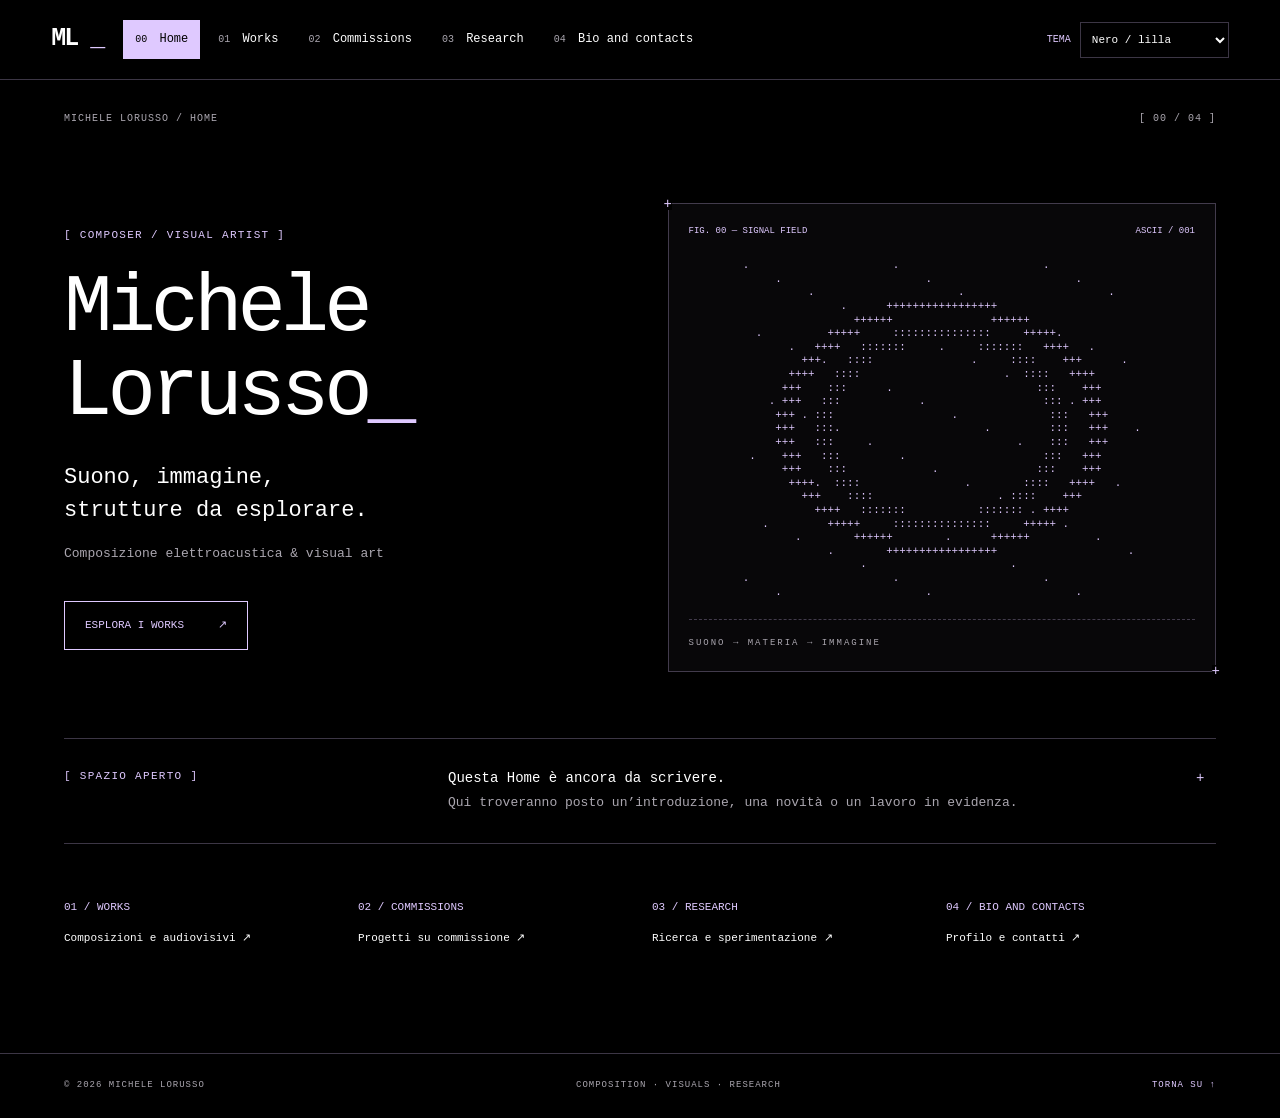
==== commit 3815e4e2: "." ====
--- a/index.html
+++ b/index.html
@@ -64,12 +64,8 @@
       <section class="hero">
         <div>
           <p class="eyebrow">[ COMPOSER / VISUAL ARTIST ]</p>
-          <h1>
-            Michele
-            <br />
-            Lorusso
-            <span class="accent">_</span>
-          </h1>
+          <!-- prettier-ignore -->
+          <h1>Michele<br />Lorusso<span class="accent">_</span></h1>
           <p class="intro">
             Suono, immagine,
             <br />
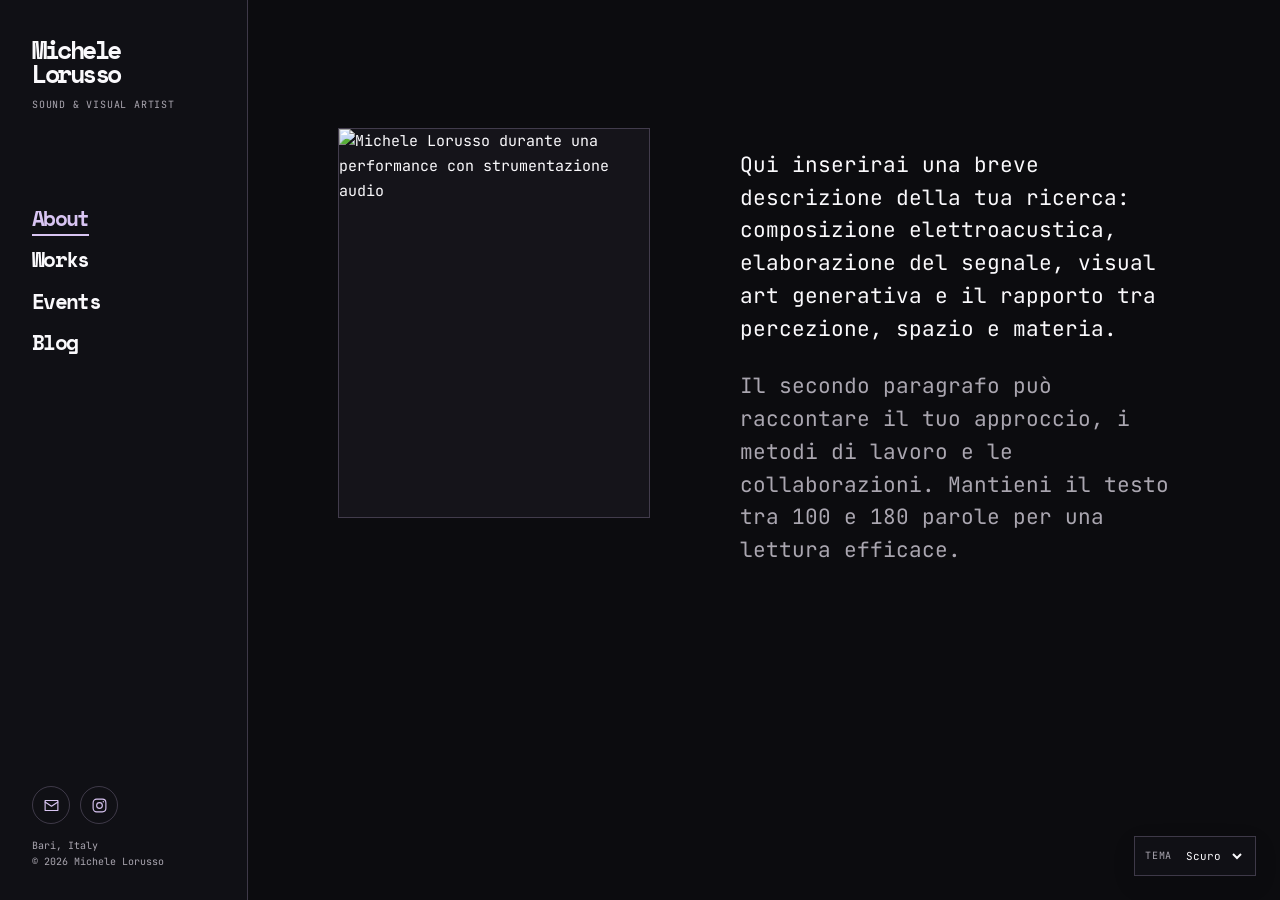
==== commit 6433da34: "." ====
--- a/index.html
+++ b/index.html
@@ -3,153 +3,92 @@
   <head>
     <meta charset="utf-8" />
     <meta name="viewport" content="width=device-width, initial-scale=1" />
-    <meta
-      name="description"
-      content="Michele Lorusso — composizione elettroacustica, visual e ricerca."
+    <meta name="description" content="Michele Lorusso — sound and visual artist." />
+    <meta name="theme-color" content="#0c0c0f" />
+    <title>About — Michele Lorusso</title>
+    <link rel="icon" href="assets/favicon.svg" type="image/svg+xml" />
+    <link rel="preconnect" href="https://fonts.googleapis.com" />
+    <link rel="preconnect" href="https://fonts.gstatic.com" crossorigin />
+    <link
+      href="https://fonts.googleapis.com/css2?family=JetBrains+Mono:wght@400;500;600&family=Space+Mono:wght@400;700&display=swap"
+      rel="stylesheet"
     />
-    <title>Home — Michele Lorusso</title>
-    <script src="theme.js"></script>
-    <link rel="stylesheet" href="style.css" />
-    <script src="script.js" defer></script>
+    <script src="js/theme.js"></script>
+    <link rel="stylesheet" href="css/style.css" />
   </head>
   <body>
-    <a class="skip-link" href="#main">Salta al contenuto</a>
-    <!-- BARRA SUPERIORE — navigazione e selettore del tema (comune a tutte le pagine) -->
-    <header class="topbar">
-      <a class="brand" href="index.html" aria-label="Michele Lorusso, Home">
-        ML
-        <span>_</span>
+    <a class="skip-link" href="#main">Vai al contenuto</a>
+    <!-- BARRA LATERALE — condivisa da About, Works, Events e Blog -->
+    <aside class="sidebar">
+      <a class="site-name" href="index.html">
+        Michele
+        <br />
+        Lorusso
       </a>
-      <!-- Navigazione: aggiornare gli stessi link in tutte le pagine. -->
+      <p class="site-role">Sound &amp; visual artist</p>
       <nav aria-label="Navigazione principale">
-        <a href="index.html" aria-current="page">
-          <span>00</span>
-          Home
-        </a>
-        <a href="works.html">
-          <span>01</span>
-          Works
-        </a>
-        <a href="commissions.html">
-          <span>02</span>
-          Commissions
-        </a>
-        <a href="research.html">
-          <span>03</span>
-          Research
-        </a>
-        <a href="bio.html">
-          <span>04</span>
-          Bio and contacts
-        </a>
+        <a href="index.html" aria-current="page">About</a>
+        <a href="works.html">Works</a>
+        <a href="events.html">Events</a>
+        <a href="blog.html">Blog</a>
       </nav>
-      <!-- Selettore tema: i valori corrispondono a theme.js e script.js. -->
-      <label class="theme-picker" for="theme-select">
-        <span>TEMA</span>
-        <select id="theme-select" aria-label="Tema del sito">
-          <option value="dark">Nero / lilla</option>
-          <option value="light">Bianco / lilla</option>
-          <option value="nes">Super Mario / NES</option>
-        </select>
-      </label>
-    </header>
-
-    <!-- CONTENUTO DELLA PAGINA — modifica qui testi e progetti -->
-    <main id="main">
-      <div class="page-marker">
-        <span>MICHELE LORUSSO / HOME</span>
-        <span>[ 00 / 04 ]</span>
-      </div>
-      <!-- HOME — introduzione e grafica ASCII -->
-      <section class="hero">
-        <div>
-          <p class="eyebrow">[ COMPOSER / VISUAL ARTIST ]</p>
-          <!-- prettier-ignore -->
-          <h1>Michele<br />Lorusso<span class="accent">_</span></h1>
-          <p class="intro">
-            Suono, immagine,
-            <br />
-            strutture da esplorare.
-          </p>
-          <p class="muted">Composizione elettroacustica &amp; visual art</p>
-          <a class="button" href="works.html">
-            ESPLORA I WORKS
-            <span>↗</span>
+      <!-- FOOTER DELLA COLONNA — città, copyright e sole icone social -->
+      <footer class="sidebar-footer">
+        <p class="sidebar-meta">
+          Bari, Italy
+          <br />
+          © 2026 Michele Lorusso
+        </p>
+        <div class="social-links" aria-label="Contatti e social">
+          <a
+            href="mailto:michelelorusso99@outlook.com"
+            aria-label="Email Michele Lorusso"
+            title="Email"
+          >
+            <svg viewBox="0 0 24 24" aria-hidden="true">
+              <path d="M3 5h18v14H3z" />
+              <path d="m3 7 9 6 9-6" />
+            </svg>
+          </a>
+          <a
+            href="https://www.instagram.com/sudo.ml/"
+            target="_blank"
+            rel="noopener noreferrer"
+            aria-label="Instagram di Michele Lorusso"
+            title="Instagram"
+          >
+            <svg viewBox="0 0 24 24" aria-hidden="true">
+              <rect x="3" y="3" width="18" height="18" rx="5" />
+              <circle cx="12" cy="12" r="4" />
+              <circle cx="17.4" cy="6.6" r="1" class="fill" />
+            </svg>
           </a>
         </div>
-        <!-- Grafica ASCII: conservare gli spazi e gli a capo dentro pre. -->
-        <figure class="signal">
-          <div class="signal-label">
-            <span>FIG. 00 — SIGNAL FIELD</span>
-            <span>ASCII / 001</span>
-          </div>
-          <!-- prettier-ignore -->
-          <pre aria-hidden="true">.                      .                      .&#32;&#32;&#32;&#32;&#32;&#32;&#32;&#32;&#32;&#32;&#32;&#32;&#32;&#32;
-     .                      .                      .&#32;&#32;&#32;&#32;&#32;&#32;&#32;&#32;&#32;
-          .                      .                      .&#32;&#32;&#32;&#32;
-               .      +++++++++++++++++&#32;&#32;&#32;&#32;&#32;&#32;&#32;&#32;&#32;&#32;&#32;&#32;&#32;&#32;&#32;&#32;&#32;&#32;&#32;&#32;&#32;&#32;
-                 ++++++               ++++++&#32;&#32;&#32;&#32;&#32;&#32;&#32;&#32;&#32;&#32;&#32;&#32;&#32;&#32;&#32;&#32;&#32;
-  .          +++++     :::::::::::::::     +++++.&#32;&#32;&#32;&#32;&#32;&#32;&#32;&#32;&#32;&#32;&#32;&#32;
-       .   ++++   :::::::     .     :::::::   ++++   .&#32;&#32;&#32;&#32;&#32;&#32;&#32;
-         +++.   ::::               .     ::::    +++      .&#32;&#32;
-       ++++   ::::                      .  ::::   ++++&#32;&#32;&#32;&#32;&#32;&#32;&#32;
-      +++    :::      .                      :::    +++&#32;&#32;&#32;&#32;&#32;&#32;
-    . +++   :::            .                  ::: . +++&#32;&#32;&#32;&#32;&#32;&#32;
-     +++ . :::                  .              :::   +++&#32;&#32;&#32;&#32;&#32;
-     +++   :::.                      .         :::   +++    .
-     +++   :::     .                      .    :::   +++&#32;&#32;&#32;&#32;&#32;
- .    +++   :::         .                     :::   +++&#32;&#32;&#32;&#32;&#32;&#32;
-      +++    :::             .               :::    +++&#32;&#32;&#32;&#32;&#32;&#32;
-       ++++.  ::::                .        ::::   ++++   .&#32;&#32;&#32;
-         +++    ::::                   . ::::    +++&#32;&#32;&#32;&#32;&#32;&#32;&#32;&#32;&#32;
-           ++++   :::::::           ::::::: . ++++&#32;&#32;&#32;&#32;&#32;&#32;&#32;&#32;&#32;&#32;&#32;
-   .         +++++     :::::::::::::::     +++++ .&#32;&#32;&#32;&#32;&#32;&#32;&#32;&#32;&#32;&#32;&#32;
-        .        ++++++        .      ++++++          .&#32;&#32;&#32;&#32;&#32;&#32;
-             .        +++++++++++++++++                    .&#32;
-                  .                      .&#32;&#32;&#32;&#32;&#32;&#32;&#32;&#32;&#32;&#32;&#32;&#32;&#32;&#32;&#32;&#32;&#32;&#32;&#32;
-.                      .                      .&#32;&#32;&#32;&#32;&#32;&#32;&#32;&#32;&#32;&#32;&#32;&#32;&#32;&#32;
-     .                      .                      .         </pre>
-          <figcaption>SUONO → MATERIA → IMMAGINE</figcaption>
+      </footer>
+    </aside>
+    <main id="main" class="page about-page">
+      <section class="about-grid">
+        <figure class="portrait">
+          <img
+            src="assets/PNA.png"
+            alt="Michele Lorusso durante una performance con strumentazione audio"
+            width="5120"
+            height="3414"
+          />
         </figure>
+        <div class="about-copy">
+          <p>
+            Qui inserirai una breve descrizione della tua ricerca: composizione
+            elettroacustica, elaborazione del segnale, visual art generativa e il rapporto
+            tra percezione, spazio e materia.
+          </p>
+          <p>
+            Il secondo paragrafo può raccontare il tuo approccio, i metodi di lavoro e le
+            collaborazioni. Mantieni il testo tra 100 e 180 parole per una lettura
+            efficace.
+          </p>
+        </div>
       </section>
-      <!-- Spazio per il futuro contenuto della Home -->
-      <section class="home-note">
-        <span class="eyebrow">[ SPAZIO APERTO ]</span>
-        <p>
-          Questa Home è ancora da scrivere.
-          <br />
-          <span class="muted">
-            Qui troveranno posto un’introduzione, una novità o un lavoro in evidenza.
-          </span>
-        </p>
-        <span class="accent">+</span>
-      </section>
-      <!-- Collegamenti alle sezioni del sito -->
-      <div class="directory">
-        <a href="works.html">
-          <span>01 / WORKS</span>
-          Composizioni e audiovisivi ↗
-        </a>
-        <a href="commissions.html">
-          <span>02 / COMMISSIONS</span>
-          Progetti su commissione ↗
-        </a>
-        <a href="research.html">
-          <span>03 / RESEARCH</span>
-          Ricerca e sperimentazione ↗
-        </a>
-        <a href="bio.html">
-          <span>04 / BIO AND CONTACTS</span>
-          Profilo e contatti ↗
-        </a>
-      </div>
     </main>
-
-    <!-- PIÈ DI PAGINA -->
-    <footer>
-      <span>© 2026 MICHELE LORUSSO</span>
-      <span>COMPOSITION · VISUALS · RESEARCH</span>
-      <a href="#main">TORNA SU ↑</a>
-    </footer>
   </body>
 </html>
--- a/css/style.css
+++ b/css/style.css
@@ -0,0 +1,839 @@
+/* 01. COLORE E FONT — JetBrains Mono e Space Mono, come nel sito principale */
+:root {
+  --bg: #0c0c0f;
+  --panel: #15141a;
+  --sidebar-bg: #101015;
+  --portrait-dark: #111115;
+  --portrait-dot: #46365c;
+  --text: #faf9fc;
+  --muted: #aaa6b0;
+  --lilac: #d8c4f2;
+  --line: rgba(216, 196, 242, 0.23);
+  --sidebar: 248px;
+}
+html[data-theme='light'] {
+  color-scheme: light;
+  --bg: #fbfafd;
+  --panel: #f2eef6;
+  --sidebar-bg: #f5f1f8;
+  --portrait-dark: #ebe5f0;
+  --portrait-dot: #a992bb;
+  --text: #15121a;
+  --muted: #6c6471;
+  --lilac: #7a579e;
+  --line: rgba(89, 57, 117, 0.25);
+}
+* {
+  box-sizing: border-box;
+}
+html {
+  scroll-behavior: smooth;
+}
+body {
+  margin: 0;
+  min-height: 100vh;
+  background: var(--bg);
+  color: var(--text);
+  font:
+    15px/1.65 'JetBrains Mono',
+    monospace;
+}
+a {
+  color: inherit;
+  text-decoration: none;
+}
+button {
+  font: inherit;
+}
+h1,
+h2,
+h3,
+p,
+figure {
+  margin: 0;
+}
+h1,
+h2,
+h3 {
+  font-family: 'Space Mono', monospace;
+  font-weight: 400;
+  letter-spacing: -0.07em;
+  line-height: 0.98;
+}
+h1 {
+  font-size: clamp(54px, 8vw, 130px);
+}
+h2 {
+  font-size: clamp(28px, 3.8vw, 56px);
+}
+img {
+  display: block;
+  max-width: 100%;
+}
+:focus-visible {
+  outline: 2px solid var(--lilac);
+  outline-offset: 5px;
+}
+::selection {
+  color: var(--bg);
+  background: var(--lilac);
+}
+.eyebrow,
+.page-label,
+figcaption {
+  font-size: 10px;
+  letter-spacing: 0.1em;
+  text-transform: uppercase;
+}
+.skip-link {
+  position: fixed;
+  z-index: 100;
+  top: -100px;
+  left: 20px;
+  background: var(--lilac);
+  color: var(--bg);
+  padding: 10px 14px;
+}
+.skip-link:focus {
+  top: 20px;
+}
+.theme-switcher {
+  position: fixed;
+  z-index: 50;
+  right: 24px;
+  bottom: 24px;
+  display: flex;
+  align-items: center;
+  gap: 9px;
+  padding: 8px 10px;
+  border: 1px solid var(--line);
+  background: var(--sidebar-bg);
+  box-shadow: 0 8px 24px #00000018;
+  color: var(--muted);
+  font-size: 10px;
+  letter-spacing: 0.07em;
+  text-transform: uppercase;
+}
+.theme-switcher select {
+  border: 0;
+  border-radius: 0;
+  padding: 3px 1px;
+  background: transparent;
+  color: var(--text);
+  font:
+    11px 'JetBrains Mono',
+    monospace;
+  cursor: pointer;
+}
+.theme-switcher select:focus-visible {
+  outline-offset: 2px;
+}
+[hidden] {
+  display: none !important;
+}
+
+/* 02. BARRA LATERALE — desktop */
+.sidebar {
+  position: fixed;
+  inset: 0 auto 0 0;
+  z-index: 10;
+  width: var(--sidebar);
+  display: flex;
+  flex-direction: column;
+  padding: 38px 32px 30px;
+  background: var(--sidebar-bg);
+  border-right: 1px solid var(--line);
+}
+.site-name {
+  font:
+    700 25px/0.94 'Space Mono',
+    monospace;
+  letter-spacing: -0.1em;
+}
+.site-name:hover {
+  color: var(--lilac);
+}
+.site-role {
+  margin-top: 13px;
+  color: var(--muted);
+  font-size: 10px;
+  line-height: 1.4;
+  text-transform: uppercase;
+  letter-spacing: 0.08em;
+}
+.sidebar nav {
+  display: flex;
+  flex-direction: column;
+  gap: 5px;
+  margin-top: 88px;
+}
+.sidebar nav a {
+  width: fit-content;
+  position: relative;
+  padding: 5px 0;
+  font:
+    700 21px/1.25 'Space Mono',
+    monospace;
+  letter-spacing: -0.08em;
+}
+.sidebar nav a::after {
+  content: '';
+  position: absolute;
+  left: 0;
+  right: 100%;
+  bottom: 0;
+  height: 2px;
+  background: var(--lilac);
+  transition: right 0.2s ease;
+}
+.sidebar nav a:hover,
+.sidebar nav a[aria-current='page'] {
+  color: var(--lilac);
+}
+.sidebar nav a:hover::after,
+.sidebar nav a[aria-current='page']::after {
+  right: 0;
+}
+.social-links {
+  display: flex;
+  gap: 10px;
+  margin-top: auto;
+}
+.sidebar-footer {
+  margin-top: auto;
+  display: flex;
+  flex-direction: column-reverse;
+  align-items: flex-start;
+  gap: 14px;
+}
+.sidebar-meta {
+  margin: 0;
+  color: var(--muted);
+  font-size: 10px;
+  line-height: 1.6;
+}
+.sidebar-footer .social-links {
+  margin-top: 0;
+}
+.social-links a {
+  display: grid;
+  place-items: center;
+  width: 38px;
+  height: 38px;
+  border: 1px solid var(--line);
+  border-radius: 50%;
+  color: var(--lilac);
+}
+.social-links a:hover {
+  background: var(--lilac);
+  color: var(--bg);
+}
+.social-links svg {
+  width: 17px;
+  height: 17px;
+  fill: none;
+  stroke: currentColor;
+  stroke-width: 1.6;
+  stroke-linecap: round;
+  stroke-linejoin: round;
+}
+.social-links .fill {
+  fill: currentColor;
+  stroke: none;
+}
+
+/* 03. STRUTTURA PAGINA */
+.page {
+  min-height: 100vh;
+  margin-left: var(--sidebar);
+}
+.page-label {
+  display: flex;
+  gap: 12px;
+  padding: 24px 42px;
+  color: var(--muted);
+  border-bottom: 1px solid var(--line);
+}
+.page-label span:first-child {
+  color: var(--lilac);
+}
+.about-intro,
+.works-intro,
+.events-intro,
+.blog-intro {
+  padding: clamp(66px, 10vw, 145px) clamp(26px, 7vw, 115px) 75px;
+}
+.about-intro .eyebrow,
+.works-intro .eyebrow,
+.events-intro .eyebrow,
+.blog-intro .eyebrow {
+  color: var(--lilac);
+  margin-bottom: 30px;
+}
+.about-intro h1 em {
+  color: var(--lilac);
+  font-style: normal;
+}
+.works-intro > p:last-child,
+.events-intro > p:last-child,
+.blog-intro > p:last-child {
+  max-width: 570px;
+  color: var(--muted);
+  margin-top: 30px;
+}
+
+/* 04. ABOUT — la foto è qui */
+.about-grid {
+  display: grid;
+  grid-template-columns: minmax(300px, 0.8fr) 1.2fr;
+  gap: clamp(40px, 8vw, 130px);
+  padding: clamp(66px, 10vw, 145px) clamp(26px, 7vw, 115px) 110px;
+  align-items: start;
+}
+.portrait {
+  aspect-ratio: 4 / 5;
+  min-height: 390px;
+  overflow: hidden;
+  border: 1px solid var(--line);
+  background: var(--panel);
+}
+.portrait img {
+  display: block;
+  width: 100%;
+  height: 100%;
+  object-fit: cover;
+  object-position: 64% center;
+}
+.about-copy {
+  max-width: 580px;
+  padding-top: 20px;
+}
+.about-copy > .eyebrow {
+  color: var(--lilac);
+  margin-bottom: 27px;
+}
+.about-copy > p:not(.eyebrow) {
+  font-size: clamp(17px, 1.65vw, 22px);
+  line-height: 1.55;
+}
+.about-copy > p + p {
+  color: var(--muted);
+  font-size: 14px;
+  margin-top: 25px;
+}
+.about-notes {
+  display: flex;
+  flex-wrap: wrap;
+  gap: 8px;
+  margin-top: 36px;
+}
+.about-notes span {
+  border: 1px solid var(--line);
+  color: var(--lilac);
+  padding: 7px 10px;
+  font-size: 10px;
+}
+.featured-work {
+  border-top: 1px solid var(--line);
+  padding: 44px clamp(26px, 7vw, 115px) 100px;
+}
+.section-heading {
+  display: flex;
+  justify-content: space-between;
+  align-items: center;
+  gap: 25px;
+  margin-bottom: 28px;
+}
+.section-heading .eyebrow {
+  color: var(--lilac);
+}
+.section-heading a {
+  font-size: 12px;
+  border-bottom: 1px solid var(--line);
+  padding-bottom: 7px;
+}
+.section-heading a:hover {
+  color: var(--lilac);
+}
+.featured-card {
+  display: block;
+  position: relative;
+  overflow: hidden;
+  background: var(--panel);
+}
+.featured-card img {
+  width: 100%;
+  height: clamp(310px, 45vw, 600px);
+  object-fit: cover;
+  transition: transform 0.8s ease;
+}
+.featured-card:hover img {
+  transform: scale(1.03);
+}
+.work-number {
+  position: absolute;
+  top: 22px;
+  left: 22px;
+  color: var(--lilac);
+  font-size: 10px;
+  letter-spacing: 0.1em;
+}
+.featured-card > div {
+  position: absolute;
+  left: 22px;
+  right: 22px;
+  bottom: 22px;
+  display: flex;
+  justify-content: space-between;
+  align-items: end;
+  gap: 30px;
+}
+.featured-card h2 {
+  text-shadow: 0 2px 20px #000;
+}
+.featured-card > div span {
+  font-size: 10px;
+  color: var(--lilac);
+}
+
+/* 05. WORKS — cinque template */
+.work-filters {
+  display: flex;
+  flex-wrap: wrap;
+  gap: 8px;
+  padding: clamp(46px, 8vw, 100px) clamp(26px, 7vw, 115px) 22px;
+  border-bottom: 1px solid var(--line);
+}
+.work-filters button {
+  border: 1px solid var(--line);
+  border-radius: 20px;
+  background: transparent;
+  color: var(--text);
+  padding: 7px 12px;
+  font-size: 11px;
+}
+.work-filters button:hover,
+.work-filters button[aria-pressed='true'] {
+  background: var(--lilac);
+  border-color: var(--lilac);
+  color: var(--bg);
+}
+.work-filters sup {
+  color: var(--lilac);
+  margin-left: 4px;
+}
+.work-list {
+  padding: 0 clamp(26px, 7vw, 115px) 100px;
+}
+.work-template {
+  display: grid;
+  grid-template-columns: 42px minmax(160px, 0.75fr) 1.15fr 0.85fr;
+  gap: 26px;
+  padding: 35px 0;
+  border-bottom: 1px solid var(--line);
+  align-items: start;
+}
+.template-index {
+  color: var(--lilac);
+  font-size: 11px;
+}
+.template-visual {
+  position: relative;
+  display: grid;
+  place-items: center;
+  aspect-ratio: 1.25;
+  min-height: 150px;
+  overflow: hidden;
+  background: var(--panel);
+  border: 1px solid var(--line);
+}
+.template-visual img {
+  width: 100%;
+  height: 100%;
+  object-fit: cover;
+}
+.template-visual.has-player {
+  background: #000;
+}
+.template-visual iframe {
+  width: 100%;
+  height: 100%;
+  border: 0;
+}
+.soundcloud-preview {
+  min-height: 0;
+  aspect-ratio: 1;
+  background-position: center;
+  background-repeat: no-repeat;
+  background-size: cover;
+}
+.soundcloud-preview.has-soundcloud-player iframe {
+  position: static;
+  height: 166px;
+  background: transparent;
+  border-top: 1px solid var(--line);
+}
+.soundcloud-preview.has-soundcloud-player {
+  display: flex;
+  flex-direction: column;
+  min-height: 280px;
+  aspect-ratio: auto;
+  justify-content: flex-end;
+}
+.media-actions {
+  position: absolute;
+  z-index: 2;
+  bottom: 10px;
+  left: 10px;
+}
+.waveform {
+  color: var(--lilac);
+  font-size: clamp(24px, 4vw, 55px);
+  letter-spacing: -10px;
+}
+.installation-art {
+  background:
+    radial-gradient(circle, transparent 25%, #8f73ac10 26% 40%, transparent 41%),
+    var(--panel);
+  color: var(--lilac);
+  font-size: 120px;
+}
+.code-art {
+  color: var(--lilac);
+  font:
+    36px 'Space Mono',
+    monospace;
+}
+.template-main .eyebrow {
+  color: var(--lilac);
+  margin-bottom: 10px;
+}
+.template-main h2 {
+  font-size: clamp(25px, 3vw, 40px);
+}
+.template-main > p:not(.eyebrow) {
+  color: var(--muted);
+  font-size: 13px;
+  margin-top: 17px;
+}
+.work-description[data-collapsible] {
+  display: -webkit-box;
+  overflow: hidden;
+  -webkit-box-orient: vertical;
+  -webkit-line-clamp: 4;
+}
+.work-description[data-collapsible].is-expanded {
+  display: block;
+}
+.description-toggle {
+  margin-top: 10px;
+  border: 0;
+  border-bottom: 1px solid var(--line);
+  padding: 0 0 3px;
+  background: transparent;
+  color: var(--lilac);
+  font:
+    11px 'JetBrains Mono',
+    monospace;
+  cursor: pointer;
+}
+.description-toggle:hover {
+  color: var(--text);
+}
+.work-template dl {
+  margin: 0;
+  font-size: 11px;
+}
+.work-template dl div {
+  display: grid;
+  grid-template-columns: 70px 1fr;
+  gap: 12px;
+  padding: 7px 0;
+  border-top: 1px solid var(--line);
+}
+.work-template dt {
+  color: var(--muted);
+}
+.work-template dd {
+  margin: 0;
+  color: var(--lilac);
+}
+.work-template dd a,
+.media-trigger {
+  border-bottom: 1px solid currentColor;
+}
+.media-trigger {
+  border-top: 0;
+  border-right: 0;
+  border-left: 0;
+  padding: 0;
+  background: transparent;
+  color: inherit;
+  font: inherit;
+  cursor: pointer;
+}
+.media-actions .media-trigger {
+  border: 1px solid var(--line);
+  padding: 7px 10px;
+  background: var(--sidebar-bg);
+  color: var(--lilac);
+  font-size: 10px;
+  letter-spacing: 0.04em;
+}
+.media-actions .media-trigger:hover {
+  border-color: var(--lilac);
+  background: var(--lilac);
+  color: var(--bg);
+}
+.work-template dd a:hover,
+.media-trigger:hover {
+  color: var(--text);
+}
+.media-trigger:disabled {
+  border-bottom-color: transparent;
+  color: var(--muted);
+  cursor: default;
+}
+
+/* 06. EVENTS E BLOG — template */
+.event-list,
+.post-list {
+  padding: clamp(66px, 10vw, 145px) clamp(26px, 7vw, 115px) 35px;
+}
+.event-card {
+  display: grid;
+  grid-template-columns: 130px 1.1fr 0.9fr;
+  gap: 35px;
+  padding: 35px 0;
+  border-top: 1px solid var(--line);
+}
+.event-card time {
+  display: grid;
+  grid-template-columns: 34px 1fr;
+  column-gap: 5px;
+  align-content: start;
+  color: var(--lilac);
+  font:
+    13px/1.1 'Space Mono',
+    monospace;
+}
+.event-card time span {
+  grid-row: span 2;
+  font-size: 33px;
+  letter-spacing: -0.1em;
+}
+.event-card time em {
+  font:
+    10px 'JetBrains Mono',
+    monospace;
+  color: var(--muted);
+  margin-top: 5px;
+}
+.event-card .eyebrow {
+  color: var(--lilac);
+  margin-bottom: 9px;
+}
+.event-card h2 {
+  font-size: clamp(27px, 3vw, 42px);
+}
+.event-card p:not(.eyebrow) {
+  color: var(--muted);
+  font-size: 13px;
+  margin-top: 15px;
+}
+.event-card dl {
+  margin: 0;
+  font-size: 11px;
+}
+.event-card dl div {
+  padding: 8px 0;
+  border-top: 1px solid var(--line);
+}
+.event-card dt {
+  color: var(--muted);
+}
+.event-card dd {
+  color: var(--lilac);
+  margin: 2px 0 0;
+}
+.template-hint {
+  padding: 20px clamp(26px, 7vw, 115px) 95px;
+  color: var(--muted);
+  font-size: 11px;
+}
+.post-list {
+  display: grid;
+  grid-template-columns: repeat(2, minmax(0, 1fr));
+  gap: 25px;
+  padding-bottom: 25px;
+}
+.post-card {
+  min-height: 360px;
+  display: flex;
+  flex-direction: column;
+  padding: 30px;
+  background: var(--panel);
+  border: 1px solid var(--line);
+}
+.post-card .eyebrow {
+  color: var(--lilac);
+}
+.post-card h2 {
+  font-size: clamp(28px, 3.4vw, 48px);
+  margin-top: 50px;
+}
+.post-card > p:not(.eyebrow) {
+  color: var(--muted);
+  font-size: 13px;
+  margin-top: 20px;
+}
+.post-card a {
+  align-self: flex-start;
+  margin-top: auto;
+  border-bottom: 1px solid var(--line);
+  padding-bottom: 5px;
+  color: var(--lilac);
+  font-size: 12px;
+}
+.post-card a:hover {
+  color: var(--text);
+}
+
+/* 07. MOBILE — la colonna diventa una barra superiore */
+@media (max-width: 760px) {
+  :root {
+    --sidebar: 0px;
+  }
+  .sidebar {
+    position: static;
+    width: auto;
+    min-height: auto;
+    display: grid;
+    grid-template-columns: 1fr auto;
+    gap: 12px 20px;
+    padding: 20px 23px;
+    border-right: 0;
+    border-bottom: 1px solid var(--line);
+  }
+  .site-name {
+    font-size: 20px;
+  }
+  .site-role {
+    display: none;
+  }
+  .sidebar nav {
+    grid-column: 1 / -1;
+    grid-row: 2;
+    flex-direction: row;
+    flex-wrap: wrap;
+    gap: 9px 19px;
+    margin: 0;
+  }
+  .sidebar nav a {
+    font-size: 14px;
+  }
+  .social-links {
+    margin: 0;
+    align-self: center;
+  }
+  .sidebar-footer {
+    display: flex;
+    gap: 12px;
+    margin: 0;
+    align-self: center;
+  }
+  .sidebar-meta {
+    display: none;
+  }
+  .sidebar-footer .social-links {
+    margin: 0;
+  }
+  .theme-switcher {
+    right: 14px;
+    bottom: 14px;
+  }
+  .social-links a {
+    width: 32px;
+    height: 32px;
+  }
+  .social-links svg {
+    width: 14px;
+    height: 14px;
+  }
+  .page {
+    margin-left: 0;
+  }
+  .about-grid {
+    grid-template-columns: 1fr;
+    padding: 52px 23px 65px;
+    gap: 34px;
+  }
+  .portrait {
+    min-height: 0;
+    aspect-ratio: 3 / 2;
+  }
+  .about-copy {
+    padding: 0;
+  }
+  .about-copy > p:not(.eyebrow) {
+    font-size: 17px;
+  }
+  .featured-work {
+    padding: 36px 23px 65px;
+  }
+  .featured-card img {
+    height: 310px;
+  }
+  .featured-card > div {
+    display: block;
+  }
+  .featured-card > div span {
+    display: block;
+    margin-top: 12px;
+  }
+  .work-filters {
+    padding: 35px 23px 16px;
+  }
+  .work-list {
+    padding: 0 23px 65px;
+  }
+  .work-template {
+    grid-template-columns: 28px 1fr;
+    gap: 18px;
+  }
+  .template-visual,
+  .template-main,
+  .work-template dl {
+    grid-column: 2;
+  }
+  .template-visual {
+    min-height: 0;
+  }
+  .event-list,
+  .post-list {
+    padding: 52px 23px 35px;
+  }
+  .event-card {
+    grid-template-columns: 1fr;
+    gap: 20px;
+  }
+  .post-list {
+    grid-template-columns: 1fr;
+  }
+  .post-card {
+    min-height: 300px;
+  }
+  .template-hint {
+    padding: 20px 23px 65px;
+  }
+}
+@media (prefers-reduced-motion: reduce) {
+  html {
+    scroll-behavior: auto;
+  }
+  *,
+  *::before,
+  *::after {
+    transition: none !important;
+  }
+}
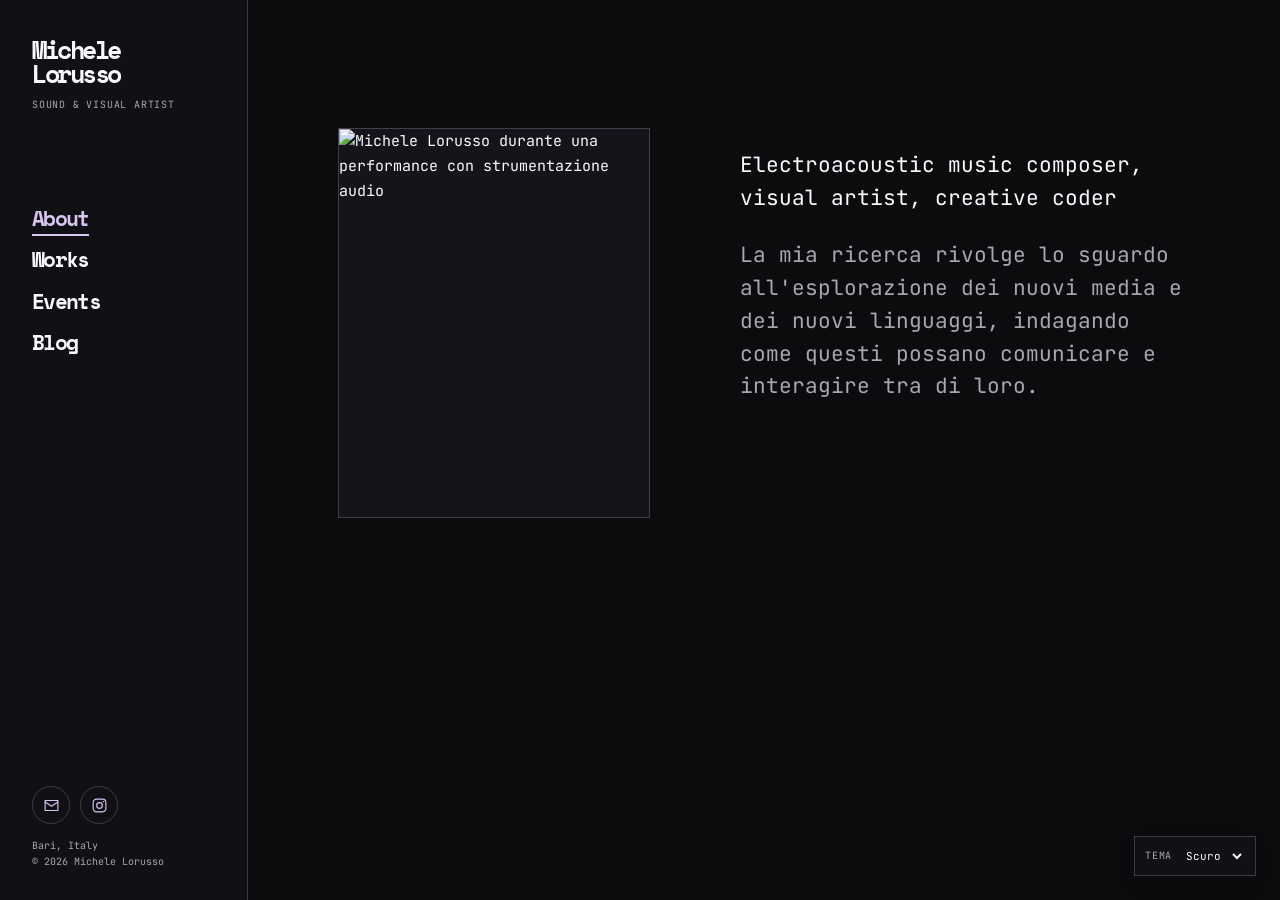
==== commit 4187fe40: "." ====
--- a/index.html
+++ b/index.html
@@ -78,14 +78,11 @@
         </figure>
         <div class="about-copy">
           <p>
-            Qui inserirai una breve descrizione della tua ricerca: composizione
-            elettroacustica, elaborazione del segnale, visual art generativa e il rapporto
-            tra percezione, spazio e materia.
+            Electroacoustic music composer, visual artist, creative coder
           </p>
           <p>
-            Il secondo paragrafo può raccontare il tuo approccio, i metodi di lavoro e le
-            collaborazioni. Mantieni il testo tra 100 e 180 parole per una lettura
-            efficace.
+            La mia ricerca rivolge lo sguardo all'esplorazione dei nuovi media e dei nuovi
+            linguaggi, indagando come questi possano comunicare e interagire tra di loro.
           </p>
         </div>
       </section>
--- a/css/style.css
+++ b/css/style.css
@@ -602,7 +602,7 @@
 }
 .event-card {
   display: grid;
-  grid-template-columns: 130px 1.1fr 0.9fr;
+  grid-template-columns: 95px 150px minmax(280px, 1.1fr) minmax(180px, 0.9fr);
   gap: 35px;
   padding: 35px 0;
   border-top: 1px solid var(--line);
@@ -641,6 +641,22 @@
   font-size: 13px;
   margin-top: 15px;
 }
+.event-poster {
+  display: block;
+  width: 100%;
+  max-width: 180px;
+  border: 1px solid var(--line);
+  background: #fff;
+}
+.event-poster img {
+  display: block;
+  width: 100%;
+  height: auto;
+}
+.event-poster:hover,
+.event-poster:focus-visible {
+  border-color: var(--lilac);
+}
 .event-card dl {
   margin: 0;
   font-size: 11px;
@@ -655,6 +671,9 @@
 .event-card dd {
   color: var(--lilac);
   margin: 2px 0 0;
+}
+.event-card dd a {
+  color: inherit;
 }
 .template-hint {
   padding: 20px clamp(26px, 7vw, 115px) 95px;
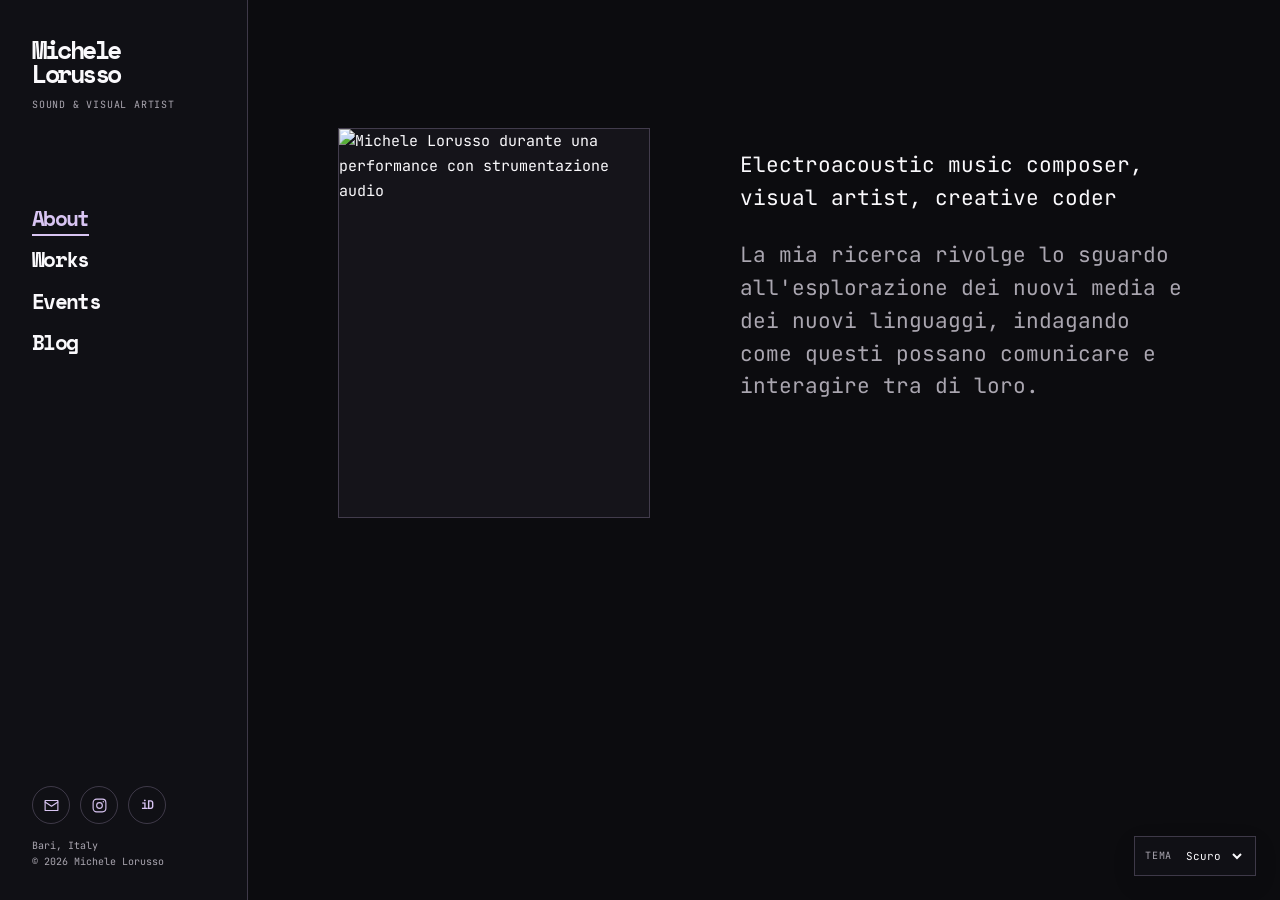
==== commit f9d76d78: "." ====
--- a/index.html
+++ b/index.html
@@ -63,6 +63,15 @@
               <circle cx="17.4" cy="6.6" r="1" class="fill" />
             </svg>
           </a>
+          <a
+            href="https://orcid.org/0009-0003-5838-8036"
+            target="_blank"
+            rel="noopener noreferrer"
+            aria-label="ORCID di Michele Lorusso"
+            title="ORCID"
+          >
+            <span class="orcid-mark" aria-hidden="true">iD</span>
+          </a>
         </div>
       </footer>
     </aside>
@@ -77,9 +86,7 @@
           />
         </figure>
         <div class="about-copy">
-          <p>
-            Electroacoustic music composer, visual artist, creative coder
-          </p>
+          <p>Electroacoustic music composer, visual artist, creative coder</p>
           <p>
             La mia ricerca rivolge lo sguardo all'esplorazione dei nuovi media e dei nuovi
             linguaggi, indagando come questi possano comunicare e interagire tra di loro.
--- a/css/style.css
+++ b/css/style.css
@@ -241,6 +241,12 @@
   fill: currentColor;
   stroke: none;
 }
+.orcid-mark {
+  font:
+    600 12px/1 'JetBrains Mono',
+    monospace;
+  letter-spacing: -0.1em;
+}
 
 /* 03. STRUTTURA PAGINA */
 .page {
@@ -498,6 +504,12 @@
   color: var(--lilac);
   font-size: 120px;
 }
+.installation-photo {
+  background: var(--panel);
+}
+.installation-photo img {
+  object-fit: contain;
+}
 .code-art {
   color: var(--lilac);
   font:
@@ -607,6 +619,9 @@
   padding: 35px 0;
   border-top: 1px solid var(--line);
 }
+.event-card--no-poster {
+  grid-template-columns: 130px 1.1fr 0.9fr;
+}
 .event-card time {
   display: grid;
   grid-template-columns: 34px 1fr;
@@ -640,6 +655,11 @@
   color: var(--muted);
   font-size: 13px;
   margin-top: 15px;
+}
+.event-card .event-citation {
+  margin-top: 14px;
+  font-size: 11px;
+  line-height: 1.55;
 }
 .event-poster {
   display: block;
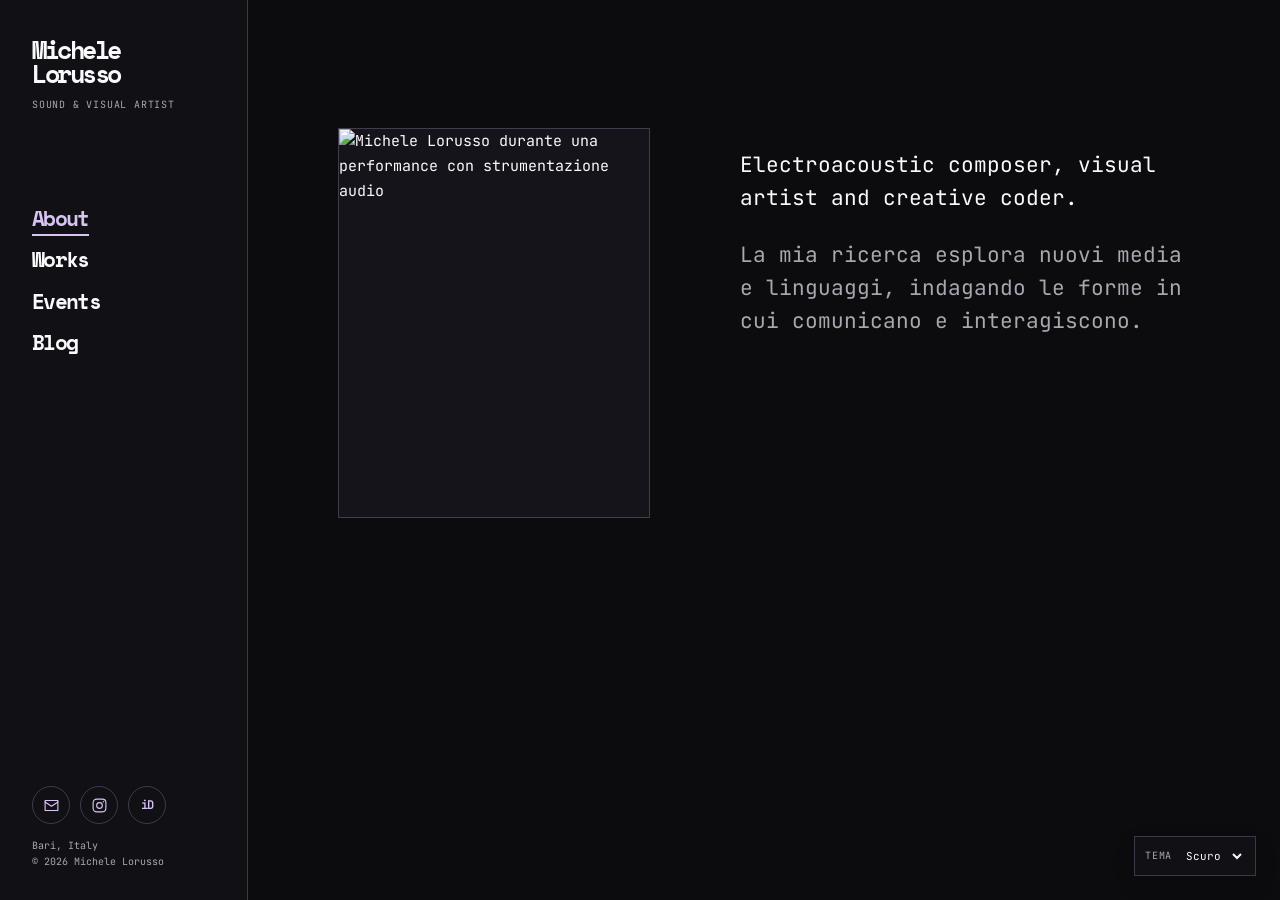
==== commit 9d4f5524: "." ====
--- a/index.html
+++ b/index.html
@@ -86,10 +86,10 @@
           />
         </figure>
         <div class="about-copy">
-          <p>Electroacoustic music composer, visual artist, creative coder</p>
+          <p>Electroacoustic composer, visual artist and creative coder.</p>
           <p>
-            La mia ricerca rivolge lo sguardo all'esplorazione dei nuovi media e dei nuovi
-            linguaggi, indagando come questi possano comunicare e interagire tra di loro.
+            La mia ricerca esplora nuovi media e linguaggi, indagando le forme in cui
+            comunicano e interagiscono.
           </p>
         </div>
       </section>
--- a/css/style.css
+++ b/css/style.css
@@ -528,6 +528,10 @@
   font-size: 13px;
   margin-top: 17px;
 }
+.template-main .repo-citation {
+  font-size: 11px;
+  line-height: 1.55;
+}
 .work-description[data-collapsible] {
   display: -webkit-box;
   overflow: hidden;
